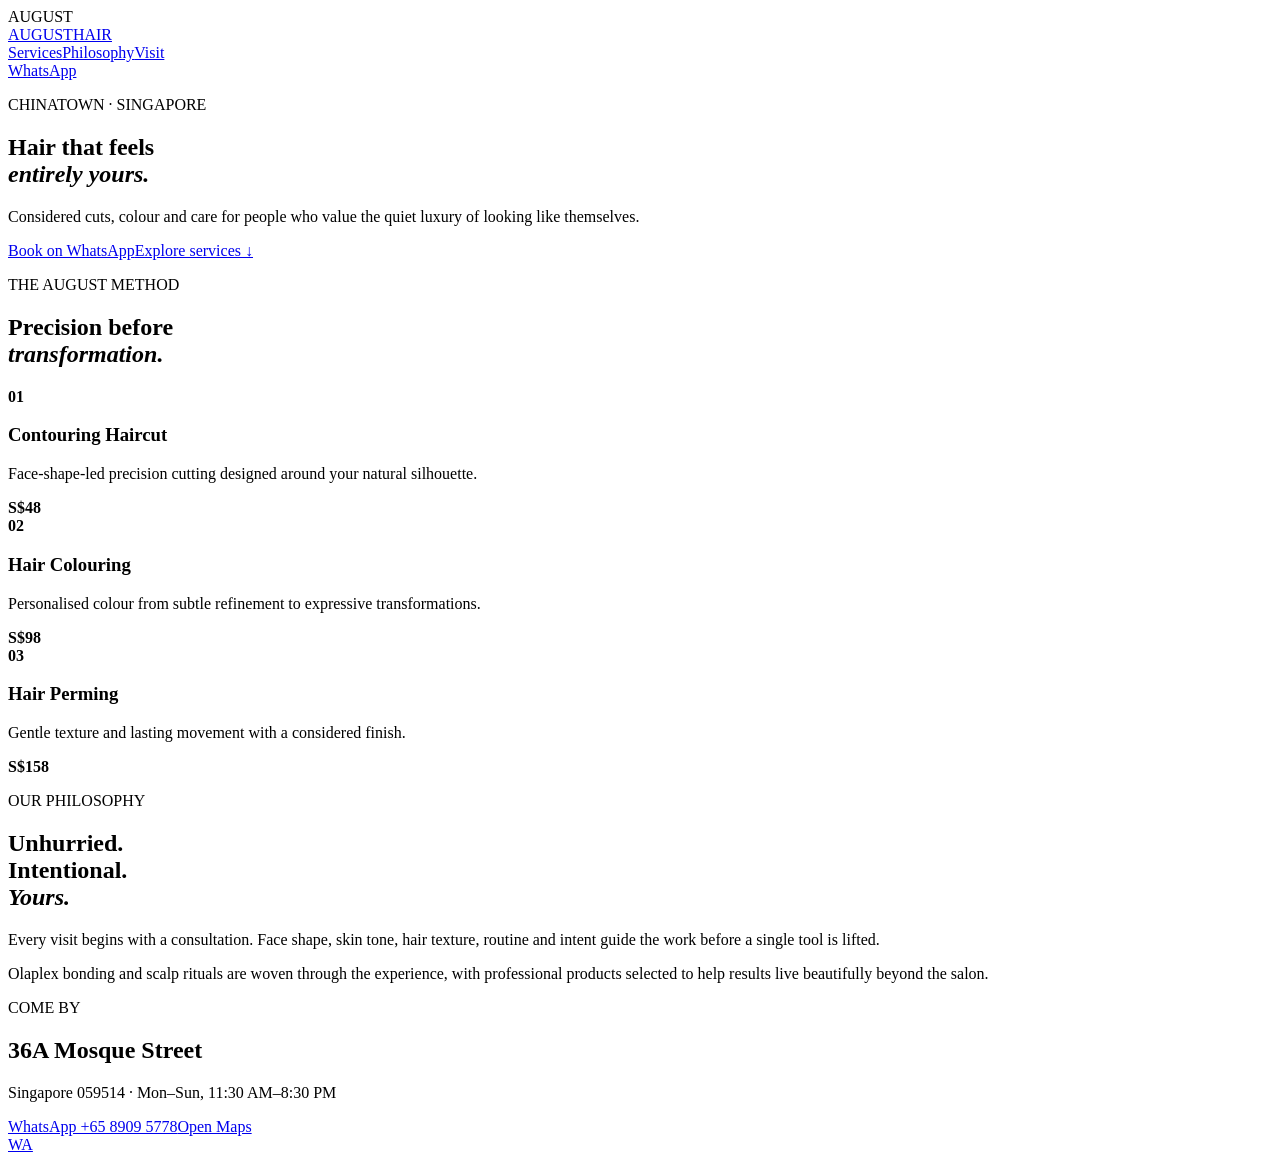
==== index.html @ 73c19c6b "Build Salon 1 website — August Hair Salon" ====
<!doctype html><html lang="en"><head><meta charset="utf-8"><meta name="viewport" content="width=device-width,initial-scale=1"><meta name="description" content="August Hair Salon — considered cuts, colour and care in Singapore."><title>August Hair Salon — Singapore</title><link rel="stylesheet" href="style.css"></head><body><div id="loader"><span>AUGUST</span></div><header><a class="logo" href="#home">AUGUST<span>HAIR</span></a><nav><a href="#services">Services</a><a href="#philosophy">Philosophy</a><a href="#visit">Visit</a></nav><a class="navcta" href="https://wa.me/6589095778">WhatsApp</a></header><main id="home"><section class="hero"><div class="orb"></div><p class="eyebrow">CHINATOWN · SINGAPORE</p><h1>Hair that feels<br><i>entirely yours.</i></h1><p class="lead">Considered cuts, colour and care for people who value the quiet luxury of looking like themselves.</p><div class="actions"><a class="btn" href="https://wa.me/6589095778?text=Hi%20August%20Hair%20Salon%2C%20I%27d%20like%20to%20book%20an%20appointment.">Book on WhatsApp</a><a class="ghost" href="#services">Explore services ↓</a></div></section><section id="services" class="section"><p class="eyebrow">THE AUGUST METHOD</p><h2>Precision before<br><i>transformation.</i></h2><div class="cards"><article><b>01</b><h3>Contouring Haircut</h3><p>Face-shape-led precision cutting designed around your natural silhouette.</p><strong>S$48</strong></article><article><b>02</b><h3>Hair Colouring</h3><p>Personalised colour from subtle refinement to expressive transformations.</p><strong>S$98</strong></article><article><b>03</b><h3>Hair Perming</h3><p>Gentle texture and lasting movement with a considered finish.</p><strong>S$158</strong></article></div></section><section id="philosophy" class="split"><div><p class="eyebrow">OUR PHILOSOPHY</p><h2>Unhurried.<br>Intentional.<br><i>Yours.</i></h2></div><div class="copy"><p>Every visit begins with a consultation. Face shape, skin tone, hair texture, routine and intent guide the work before a single tool is lifted.</p><p>Olaplex bonding and scalp rituals are woven through the experience, with professional products selected to help results live beautifully beyond the salon.</p></div></section><section id="visit" class="visit"><p class="eyebrow">COME BY</p><h2>36A Mosque Street</h2><p>Singapore 059514 · Mon–Sun, 11:30 AM–8:30 PM</p><div class="actions"><a class="btn" href="https://wa.me/6589095778">WhatsApp +65 8909 5778</a><a class="ghost" href="https://www.google.com/maps/search/?api=1&query=36A%20Mosque%20Street%20Singapore%20059514">Open Maps</a></div></section></main><a class="float" href="https://wa.me/6589095778">WA</a><script src="script.js"></script></body></html>
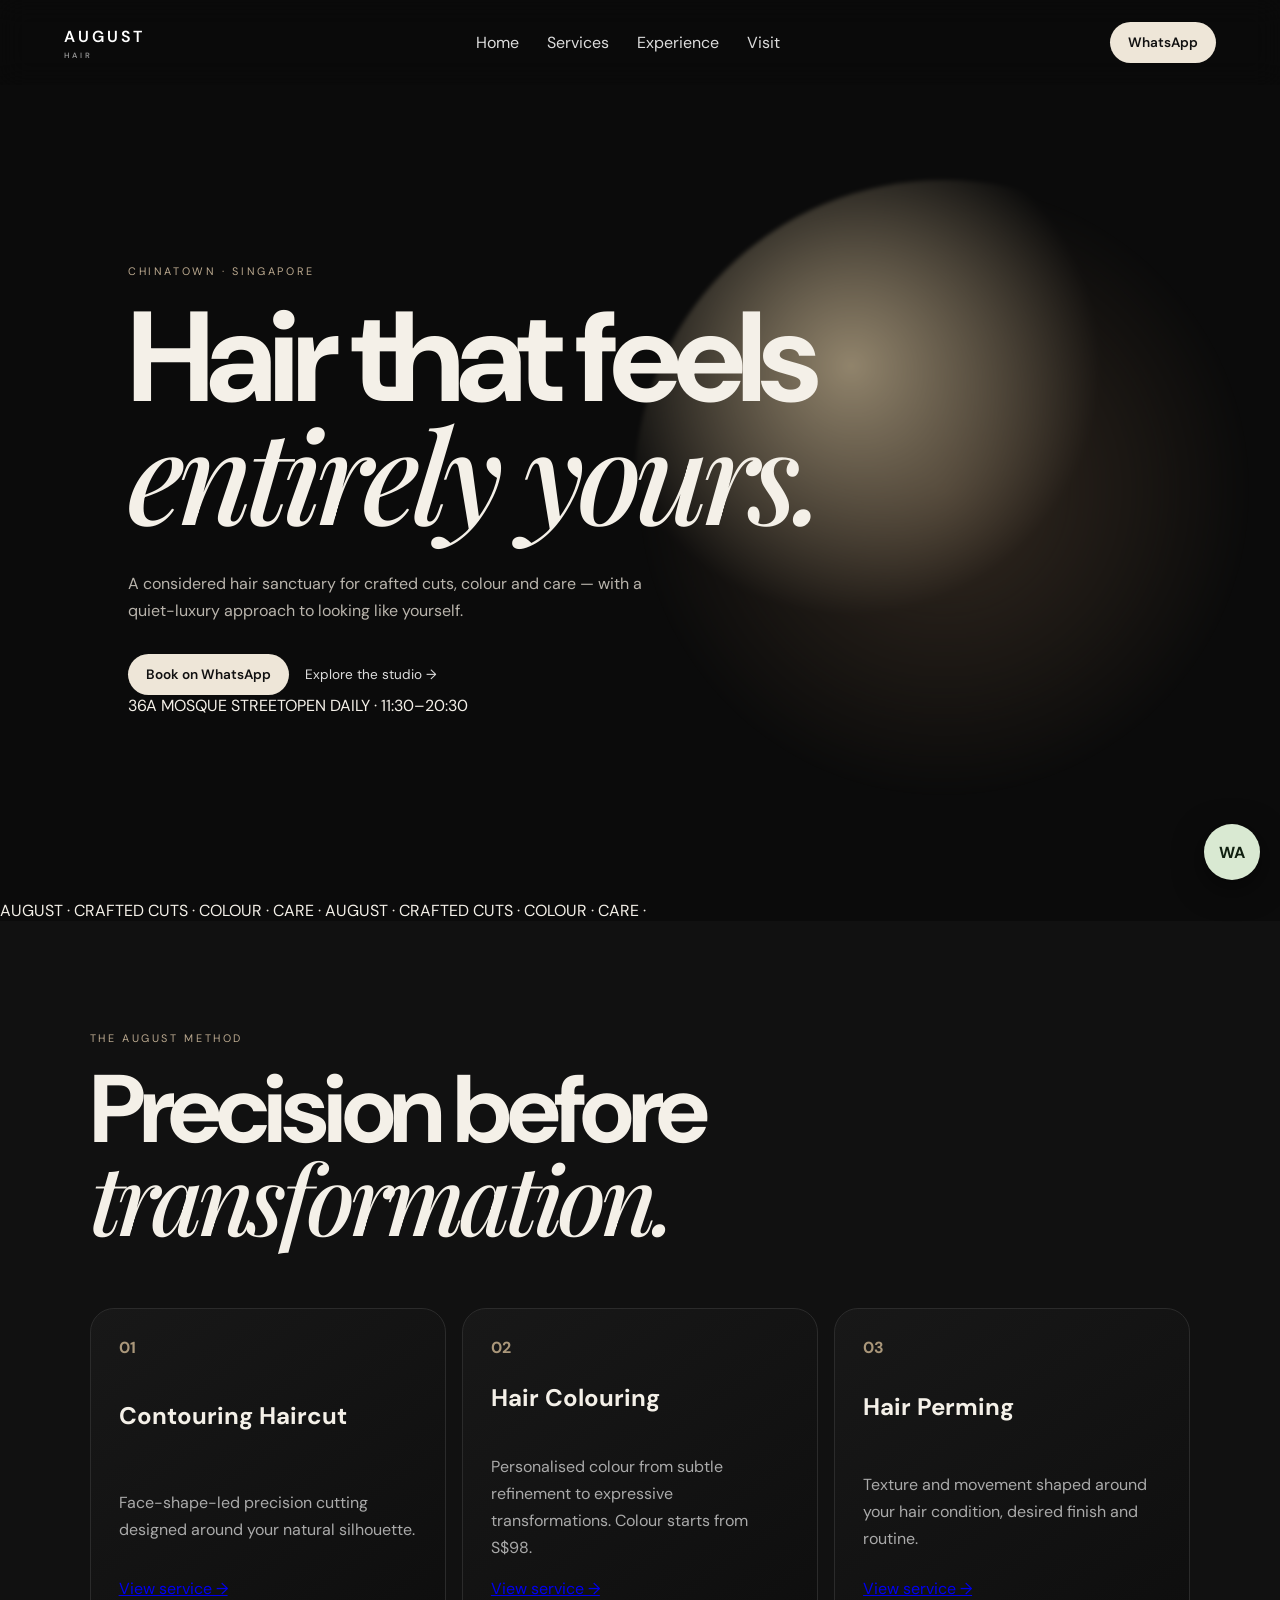
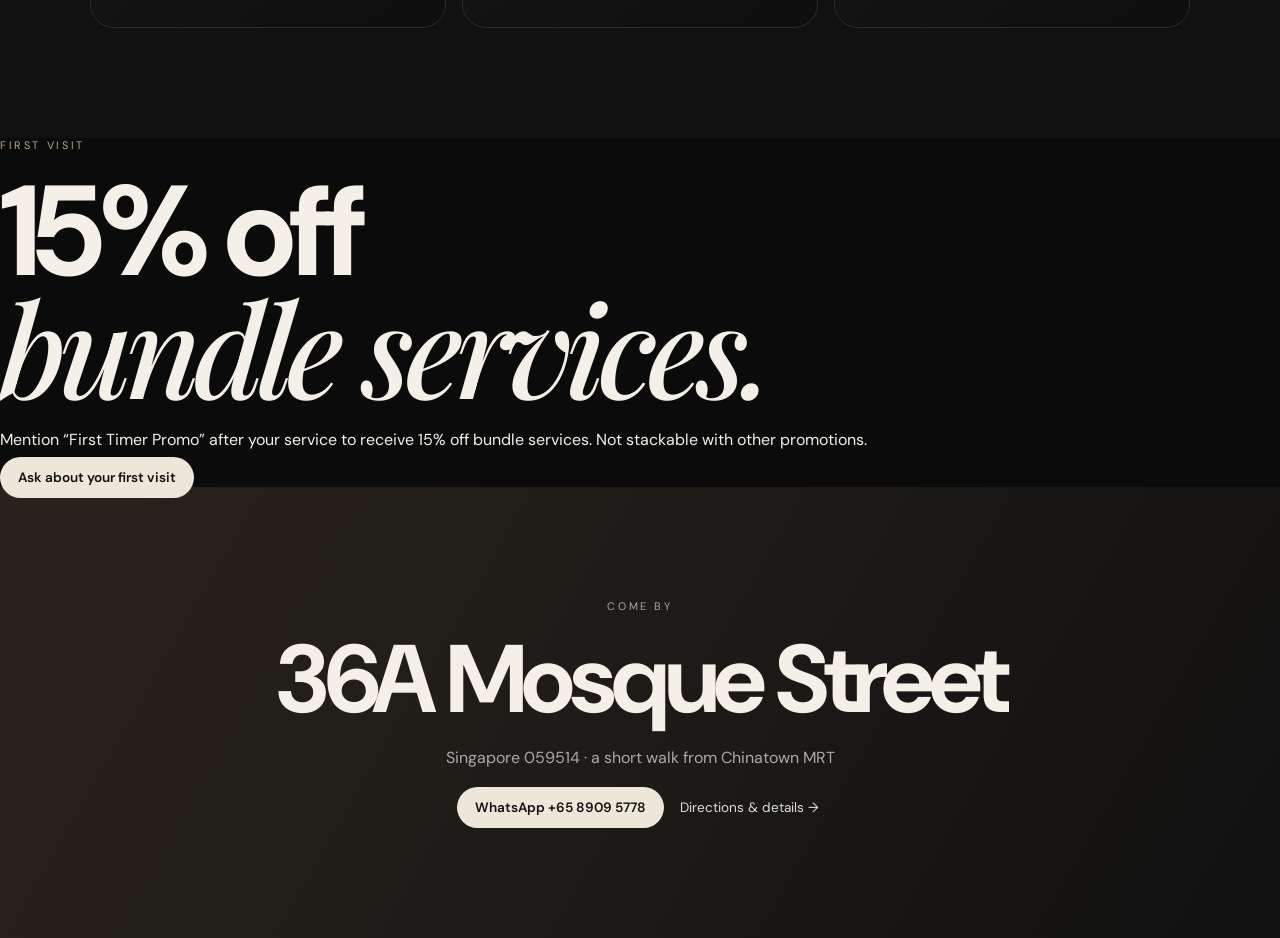
==== commit 25500c26: "Upgrade Salon 1 homepage to multi-page premium experience" ====
--- a/index.html
+++ b/index.html
@@ -1 +1 @@
-<!doctype html><html lang="en"><head><meta charset="utf-8"><meta name="viewport" content="width=device-width,initial-scale=1"><meta name="description" content="August Hair Salon — considered cuts, colour and care in Singapore."><title>August Hair Salon — Singapore</title><link rel="stylesheet" href="style.css"></head><body><div id="loader"><span>AUGUST</span></div><header><a class="logo" href="#home">AUGUST<span>HAIR</span></a><nav><a href="#services">Services</a><a href="#philosophy">Philosophy</a><a href="#visit">Visit</a></nav><a class="navcta" href="https://wa.me/6589095778">WhatsApp</a></header><main id="home"><section class="hero"><div class="orb"></div><p class="eyebrow">CHINATOWN · SINGAPORE</p><h1>Hair that feels<br><i>entirely yours.</i></h1><p class="lead">Considered cuts, colour and care for people who value the quiet luxury of looking like themselves.</p><div class="actions"><a class="btn" href="https://wa.me/6589095778?text=Hi%20August%20Hair%20Salon%2C%20I%27d%20like%20to%20book%20an%20appointment.">Book on WhatsApp</a><a class="ghost" href="#services">Explore services ↓</a></div></section><section id="services" class="section"><p class="eyebrow">THE AUGUST METHOD</p><h2>Precision before<br><i>transformation.</i></h2><div class="cards"><article><b>01</b><h3>Contouring Haircut</h3><p>Face-shape-led precision cutting designed around your natural silhouette.</p><strong>S$48</strong></article><article><b>02</b><h3>Hair Colouring</h3><p>Personalised colour from subtle refinement to expressive transformations.</p><strong>S$98</strong></article><article><b>03</b><h3>Hair Perming</h3><p>Gentle texture and lasting movement with a considered finish.</p><strong>S$158</strong></article></div></section><section id="philosophy" class="split"><div><p class="eyebrow">OUR PHILOSOPHY</p><h2>Unhurried.<br>Intentional.<br><i>Yours.</i></h2></div><div class="copy"><p>Every visit begins with a consultation. Face shape, skin tone, hair texture, routine and intent guide the work before a single tool is lifted.</p><p>Olaplex bonding and scalp rituals are woven through the experience, with professional products selected to help results live beautifully beyond the salon.</p></div></section><section id="visit" class="visit"><p class="eyebrow">COME BY</p><h2>36A Mosque Street</h2><p>Singapore 059514 · Mon–Sun, 11:30 AM–8:30 PM</p><div class="actions"><a class="btn" href="https://wa.me/6589095778">WhatsApp +65 8909 5778</a><a class="ghost" href="https://www.google.com/maps/search/?api=1&query=36A%20Mosque%20Street%20Singapore%20059514">Open Maps</a></div></section></main><a class="float" href="https://wa.me/6589095778">WA</a><script src="script.js"></script></body></html>+<!doctype html><html lang="en"><head><meta charset="utf-8"><meta name="viewport" content="width=device-width,initial-scale=1"><meta name="description" content="August Hair Salon — considered cuts, colour and care in Singapore."><title>August Hair Salon — Singapore</title><link rel="stylesheet" href="style.css"><link rel="stylesheet" href="site.css"></head><body><div id="loader"><span>AUGUST</span></div><header><a class="logo" href="index.html">AUGUST<span>HAIR</span></a><nav><a href="index.html">Home</a><a href="services.html">Services</a><a href="experience.html">Experience</a><a href="contact.html">Visit</a></nav><a class="navcta" href="https://wa.me/6589095778">WhatsApp</a></header><main><section class="hero"><div class="orb"></div><p class="eyebrow">CHINATOWN · SINGAPORE</p><h1>Hair that feels<br><i>entirely yours.</i></h1><p class="lead">A considered hair sanctuary for crafted cuts, colour and care — with a quiet-luxury approach to looking like yourself.</p><div class="actions"><a class="btn magnetic" href="https://wa.me/6589095778?text=Hi%20August%20Hair%20Salon%2C%20I%27d%20like%20to%20book%20an%20appointment.">Book on WhatsApp</a><a class="ghost" href="services.html">Explore the studio →</a></div><div class="hero-meta"><span>36A MOSQUE STREET</span><span>OPEN DAILY · 11:30–20:30</span></div></section><section class="marquee"><div>AUGUST · CRAFTED CUTS · COLOUR · CARE · AUGUST · CRAFTED CUTS · COLOUR · CARE ·</div></section><section class="section reveal"><p class="eyebrow">THE AUGUST METHOD</p><h2>Precision before<br><i>transformation.</i></h2><div class="cards"><article class="tilt"><b>01</b><h3>Contouring Haircut</h3><p>Face-shape-led precision cutting designed around your natural silhouette.</p><a href="services.html#cuts">View service →</a></article><article class="tilt"><b>02</b><h3>Hair Colouring</h3><p>Personalised colour from subtle refinement to expressive transformations. Colour starts from S$98.</p><a href="services.html#colour">View service →</a></article><article class="tilt"><b>03</b><h3>Hair Perming</h3><p>Texture and movement shaped around your hair condition, desired finish and routine.</p><a href="services.html#perms">View service →</a></article></div></section><section class="feature reveal"><div><p class="eyebrow">FIRST VISIT</p><h2>15% off<br><i>bundle services.</i></h2></div><div><p>Mention “First Timer Promo” after your service to receive 15% off bundle services. Not stackable with other promotions.</p><a class="btn" href="https://wa.me/6589095778?text=Hi%20August%2C%20I%27m%20a%20first%20timer%20and%20want%20to%20book.">Ask about your first visit</a></div></section><section class="visit reveal"><p class="eyebrow">COME BY</p><h2>36A Mosque Street</h2><p>Singapore 059514 · a short walk from Chinatown MRT</p><div class="actions"><a class="btn" href="https://wa.me/6589095778">WhatsApp +65 8909 5778</a><a class="ghost" href="contact.html">Directions & details →</a></div></section></main><a class="float" href="https://wa.me/6589095778">WA</a><script src="script.js"></script><script src="site.js"></script></body></html>
--- a/style.css
+++ b/style.css
@@ -0,0 +1 @@
+@import url('https://fonts.googleapis.com/css2?family=DM+Sans:wght@400;500;600&family=Playfair+Display:ital,wght@0,500;1,500&display=swap');*{box-sizing:border-box}html{scroll-behavior:smooth}body{margin:0;background:#0b0b0b;color:#f4f0e8;font-family:'DM Sans',sans-serif;overflow-x:hidden}header{position:fixed;z-index:5;top:0;width:100%;display:flex;align-items:center;justify-content:space-between;padding:22px 5vw;backdrop-filter:blur(14px);background:#0b0b0bb8}.logo{color:#fff;text-decoration:none;font-weight:600;letter-spacing:.18em}.logo span{display:block;font-size:.48rem;opacity:.55;margin-top:3px}nav{display:none;gap:28px}nav a,.ghost{color:#ddd;text-decoration:none}.navcta,.btn{background:#eee6d8;color:#111;padding:12px 18px;border-radius:999px;text-decoration:none;font-weight:600;font-size:.85rem}.hero{min-height:100svh;padding:150px 7vw 70px;display:flex;flex-direction:column;justify-content:center;position:relative}.orb{position:absolute;width:60vw;height:60vw;max-width:620px;max-height:620px;border-radius:50%;right:-20%;top:20%;background:radial-gradient(circle at 35% 30%,#d9c5a0,transparent 42%),radial-gradient(circle,#493a2c,transparent 70%);filter:blur(2px);opacity:.65;animation:float 8s ease-in-out infinite}.eyebrow{font-size:.68rem;letter-spacing:.24em;color:#bba98f;margin:0 0 22px}.hero h1,h2{font-size:clamp(3rem,11vw,8rem);line-height:.9;margin:0;letter-spacing:-.055em;position:relative;z-index:1}.hero h1 i,h2 i{font-family:'Playfair Display',serif;font-weight:500}.lead{max-width:540px;color:#b9b4ac;line-height:1.7;margin:30px 0;position:relative;z-index:1}.actions{display:flex;gap:12px;align-items:center;flex-wrap:wrap;position:relative;z-index:1}.ghost{padding:12px 4px;font-size:.85rem}.section,.split,.visit{padding:110px 7vw}.section{background:#111}.section h2{font-size:clamp(2.7rem,8vw,6rem);margin-bottom:60px}.cards{display:grid;gap:16px}.cards article{min-height:280px;border:1px solid #2b2b2b;border-radius:24px;padding:28px;display:flex;flex-direction:column;justify-content:space-between;background:linear-gradient(145deg,#181818,#0e0e0e);transition:.5s}.cards article:hover{transform:translateY(-8px);border-color:#74624a}.cards b{color:#aa977a}.cards h3{font-size:1.5rem}.cards p,.copy p,.visit p{color:#aaa;line-height:1.7}.cards strong{font-size:1.2rem}.split{display:grid;gap:50px}.copy{max-width:560px}.copy p{font-size:1.15rem}.visit{text-align:center;background:linear-gradient(120deg,#29231d,#111)}.visit h2{font-size:clamp(2.8rem,9vw,6rem);margin-bottom:20px}.visit .actions{justify-content:center}.float{position:fixed;z-index:6;right:20px;bottom:20px;width:56px;height:56px;border-radius:50%;display:grid;place-items:center;background:#d9e9d2;color:#102010;text-decoration:none;font-weight:700;box-shadow:0 8px 30px #0008}#loader{position:fixed;inset:0;background:#0b0b0b;z-index:20;display:grid;place-items:center;transition:opacity .8s}#loader span{letter-spacing:.35em;font-size:1.2rem}@keyframes float{50%{transform:translate3d(-20px,20px,0) scale(1.04)}}@media(min-width:800px){nav{display:flex}.cards{grid-template-columns:repeat(3,1fr)}.split{grid-template-columns:1fr 1fr;align-items:center}.hero{padding-left:10vw}.orb{right:2%}}
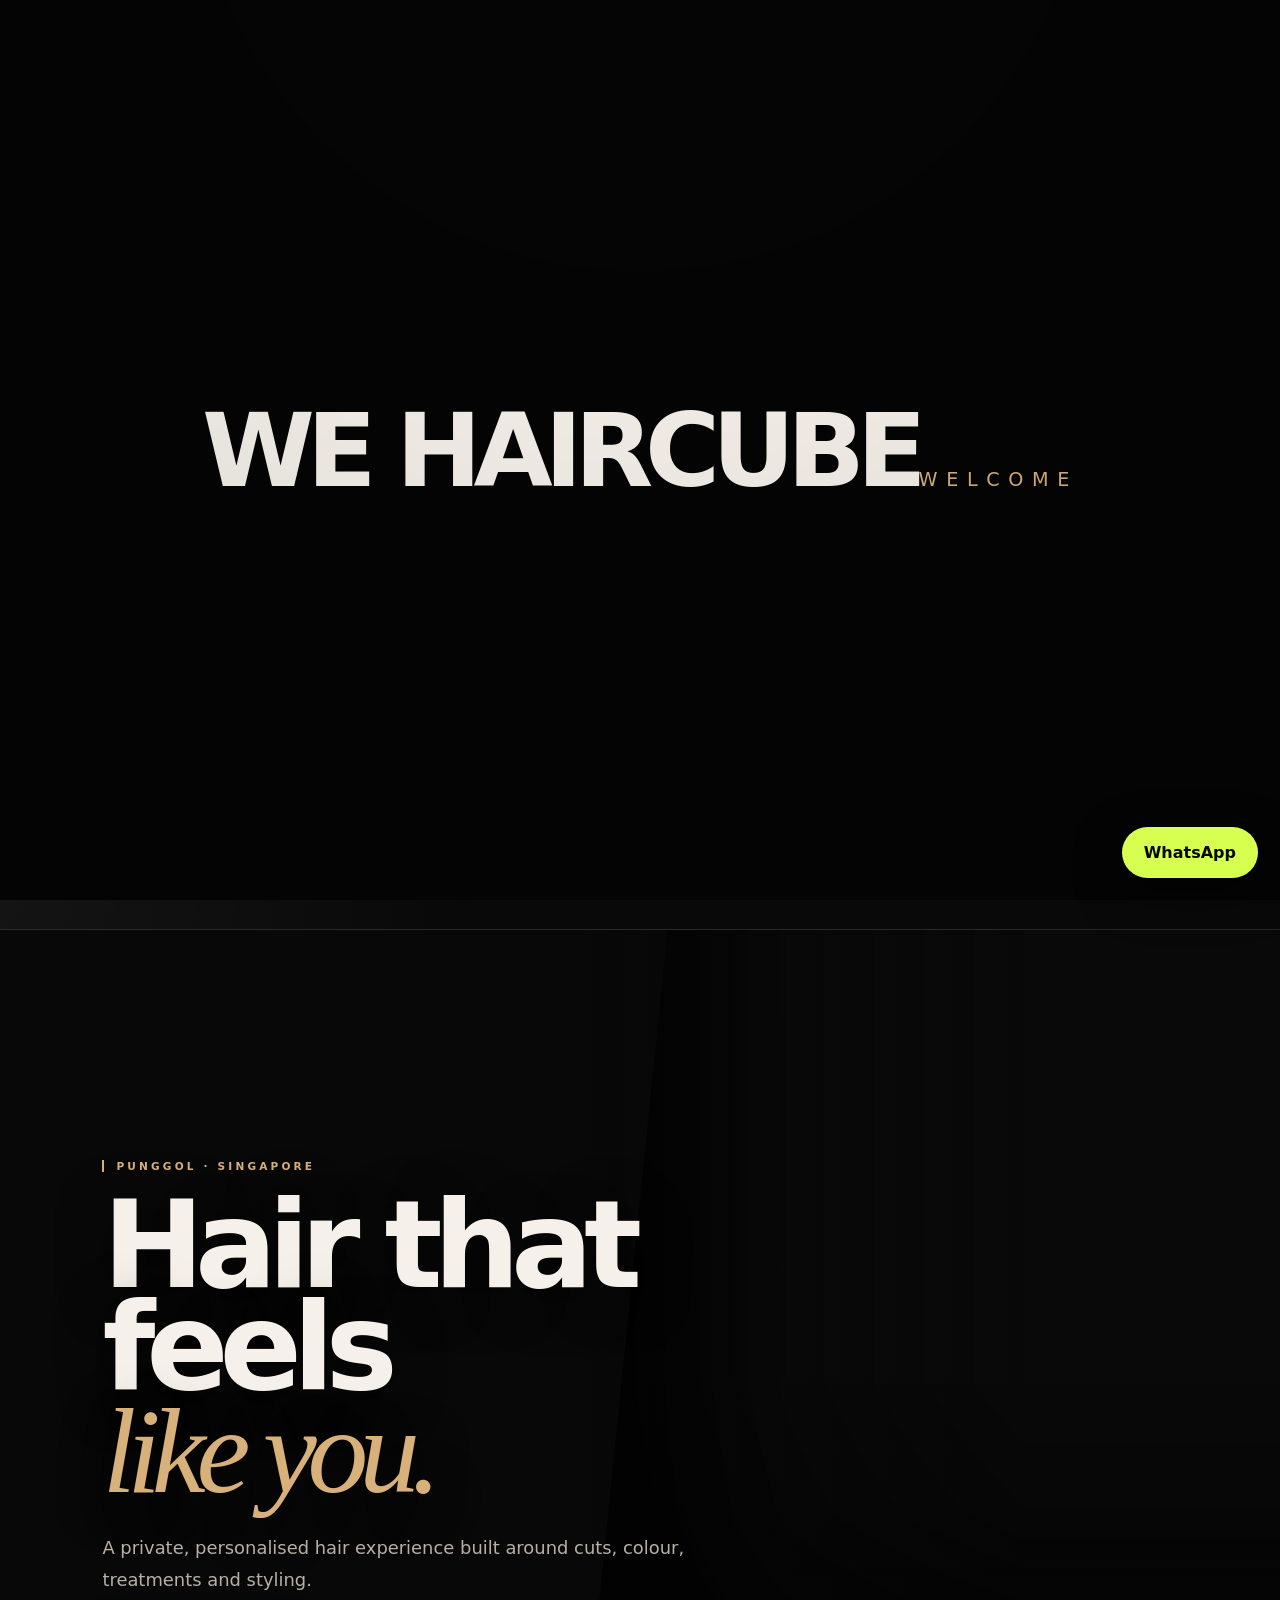
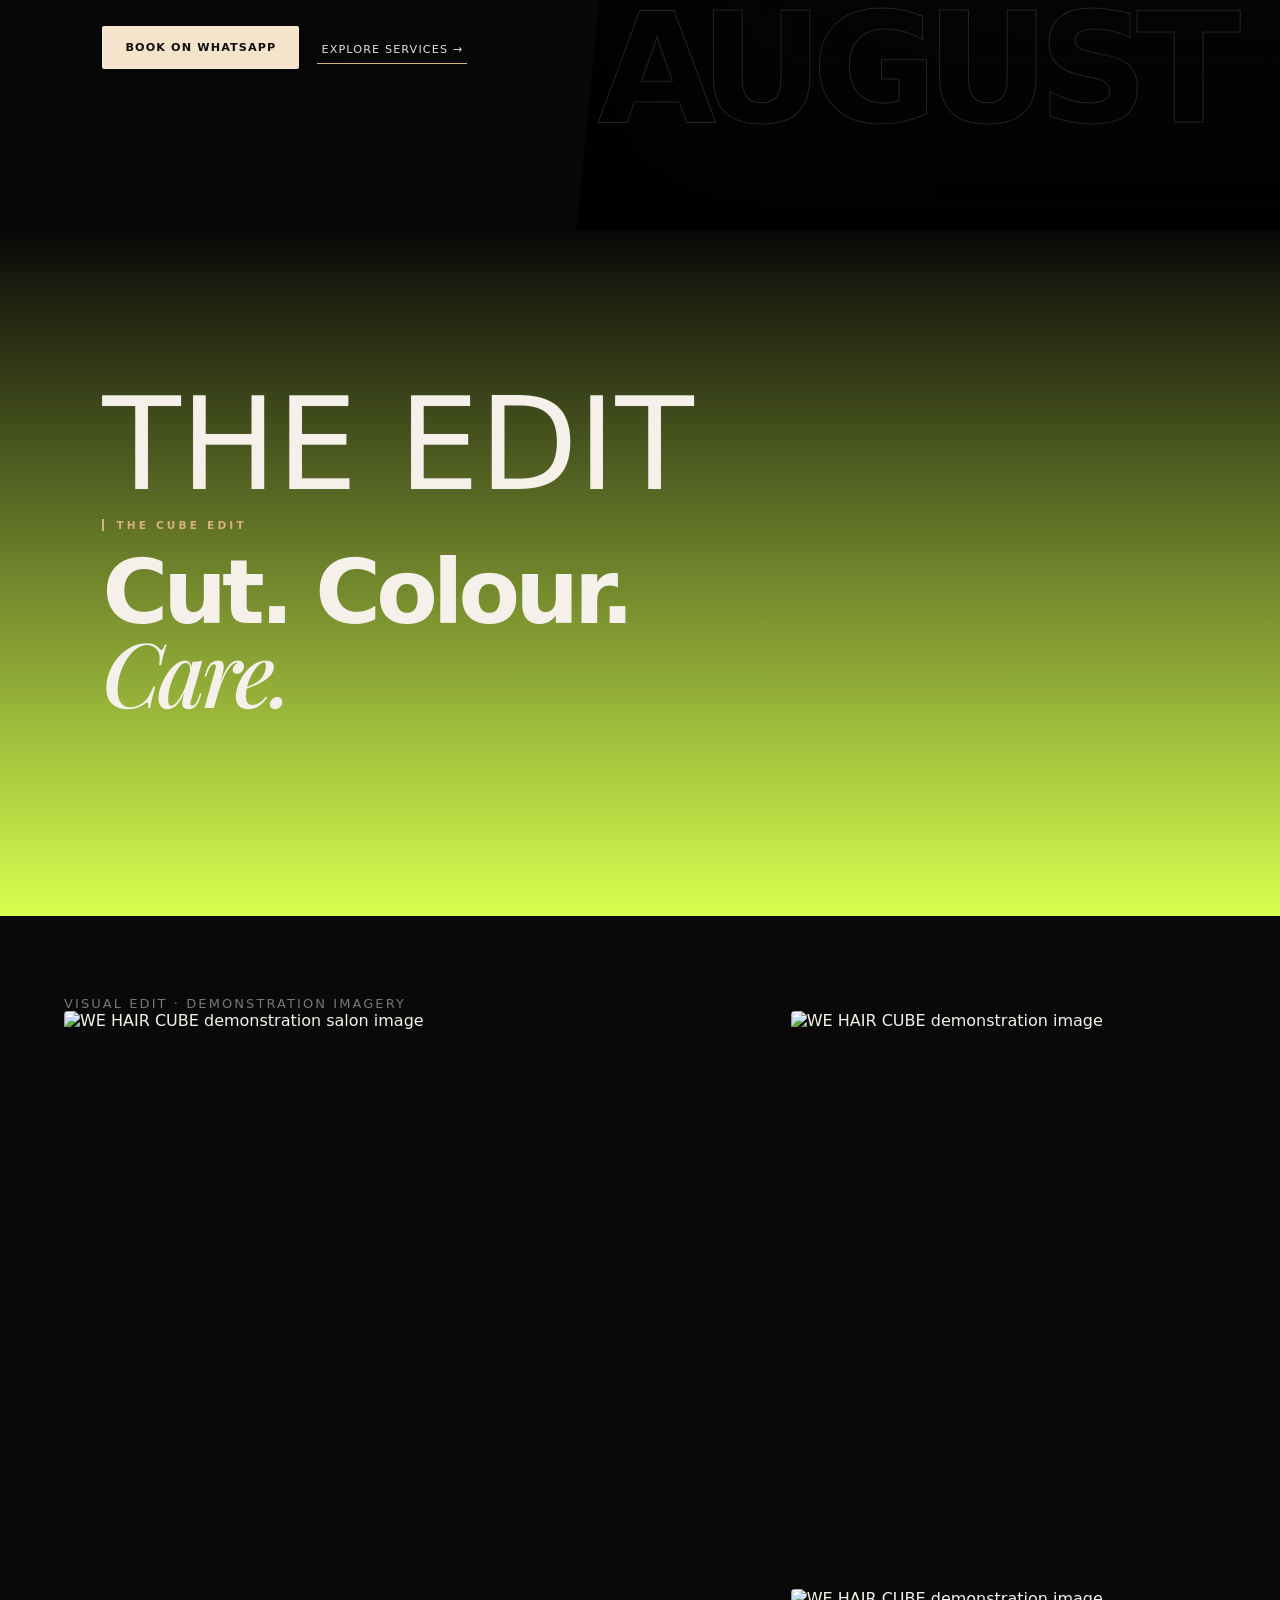
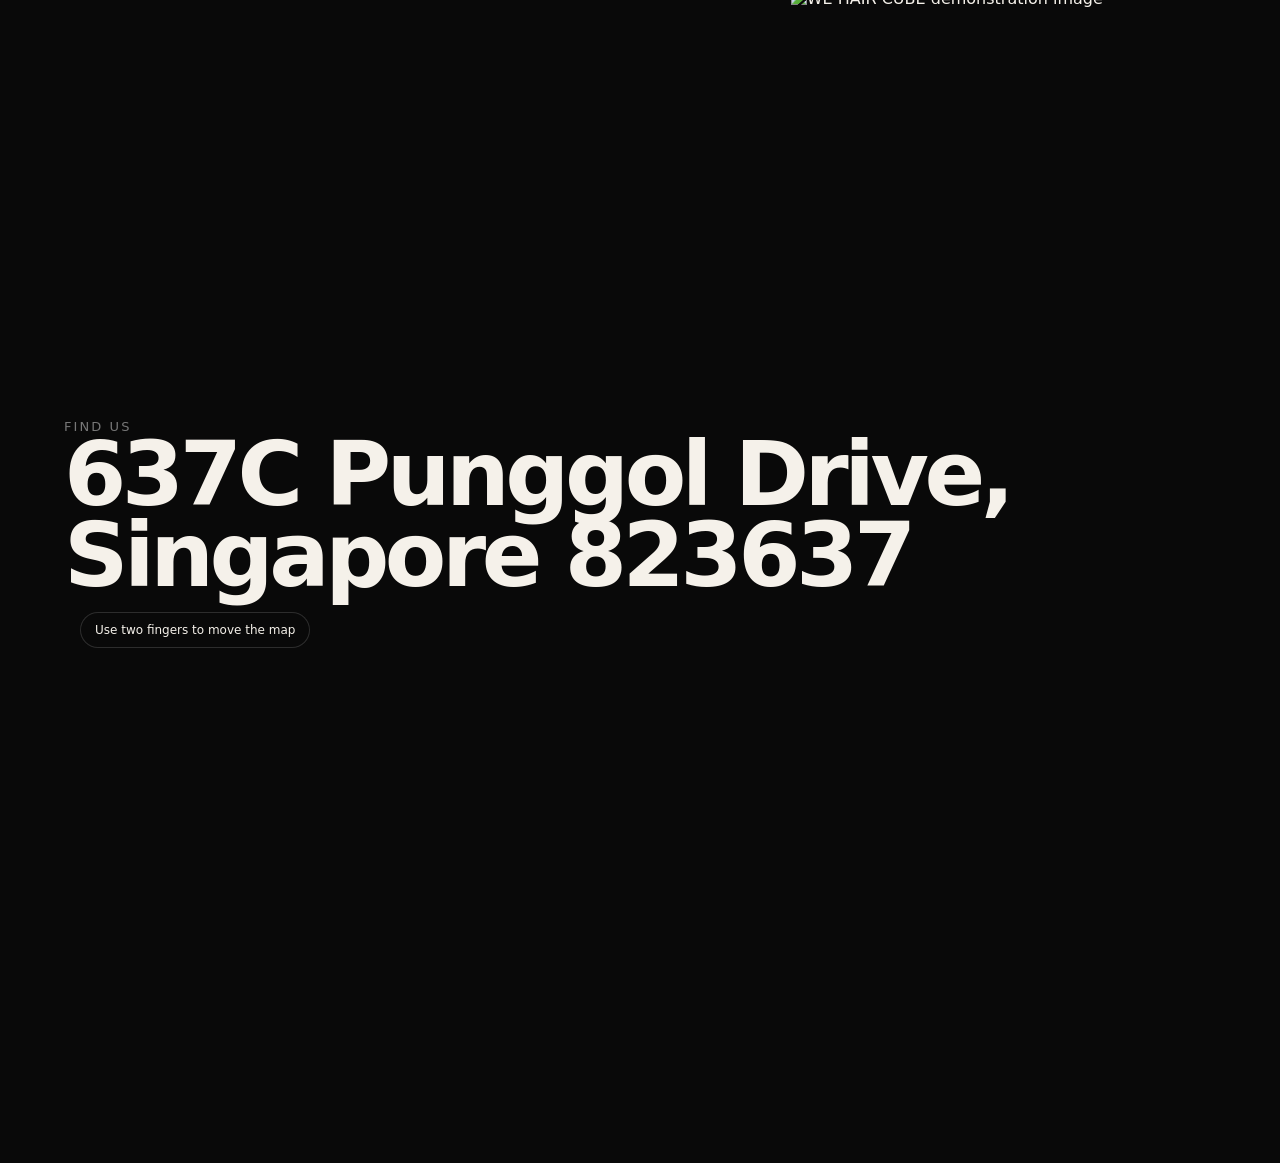
==== commit a7fed3b4: "Replace Salon 1 demo with We Hair Cube pitch build" ====
--- a/index.html
+++ b/index.html
@@ -1 +1 @@
-<!doctype html><html lang="en"><head><meta charset="utf-8"><meta name="viewport" content="width=device-width,initial-scale=1"><meta name="description" content="August Hair Salon — considered cuts, colour and care in Singapore."><title>August Hair Salon — Singapore</title><link rel="stylesheet" href="style.css"><link rel="stylesheet" href="site.css"></head><body><div id="loader"><span>AUGUST</span></div><header><a class="logo" href="index.html">AUGUST<span>HAIR</span></a><nav><a href="index.html">Home</a><a href="services.html">Services</a><a href="experience.html">Experience</a><a href="contact.html">Visit</a></nav><a class="navcta" href="https://wa.me/6589095778">WhatsApp</a></header><main><section class="hero"><div class="orb"></div><p class="eyebrow">CHINATOWN · SINGAPORE</p><h1>Hair that feels<br><i>entirely yours.</i></h1><p class="lead">A considered hair sanctuary for crafted cuts, colour and care — with a quiet-luxury approach to looking like yourself.</p><div class="actions"><a class="btn magnetic" href="https://wa.me/6589095778?text=Hi%20August%20Hair%20Salon%2C%20I%27d%20like%20to%20book%20an%20appointment.">Book on WhatsApp</a><a class="ghost" href="services.html">Explore the studio →</a></div><div class="hero-meta"><span>36A MOSQUE STREET</span><span>OPEN DAILY · 11:30–20:30</span></div></section><section class="marquee"><div>AUGUST · CRAFTED CUTS · COLOUR · CARE · AUGUST · CRAFTED CUTS · COLOUR · CARE ·</div></section><section class="section reveal"><p class="eyebrow">THE AUGUST METHOD</p><h2>Precision before<br><i>transformation.</i></h2><div class="cards"><article class="tilt"><b>01</b><h3>Contouring Haircut</h3><p>Face-shape-led precision cutting designed around your natural silhouette.</p><a href="services.html#cuts">View service →</a></article><article class="tilt"><b>02</b><h3>Hair Colouring</h3><p>Personalised colour from subtle refinement to expressive transformations. Colour starts from S$98.</p><a href="services.html#colour">View service →</a></article><article class="tilt"><b>03</b><h3>Hair Perming</h3><p>Texture and movement shaped around your hair condition, desired finish and routine.</p><a href="services.html#perms">View service →</a></article></div></section><section class="feature reveal"><div><p class="eyebrow">FIRST VISIT</p><h2>15% off<br><i>bundle services.</i></h2></div><div><p>Mention “First Timer Promo” after your service to receive 15% off bundle services. Not stackable with other promotions.</p><a class="btn" href="https://wa.me/6589095778?text=Hi%20August%2C%20I%27m%20a%20first%20timer%20and%20want%20to%20book.">Ask about your first visit</a></div></section><section class="visit reveal"><p class="eyebrow">COME BY</p><h2>36A Mosque Street</h2><p>Singapore 059514 · a short walk from Chinatown MRT</p><div class="actions"><a class="btn" href="https://wa.me/6589095778">WhatsApp +65 8909 5778</a><a class="ghost" href="contact.html">Directions & details →</a></div></section></main><a class="float" href="https://wa.me/6589095778">WA</a><script src="script.js"></script><script src="site.js"></script></body></html>+<!doctype html><html lang="en"><head><meta charset="utf-8"><meta name="viewport" content="width=device-width,initial-scale=1"><meta name="description" content="WE Hair Cube — premium demo website."><title>WE Hair Cube — Singapore</title><link rel="stylesheet" href="style.css"><link rel="stylesheet" href="site.css"></head><body><div id="loader"><span>WE HAIR CUBE</span></div><header><a class="logo" href="index.html">WE HAIR<span>CUBE</span></a><nav><a href="index.html">Home</a><a href="services.html">Services</a><a href="experience.html">Experience</a><a href="contact.html">Visit</a></nav><a class="navcta" href="https://wa.me/6583897277">WhatsApp</a></header><main><section class="hero"><div class="orb"></div><p class="eyebrow">PUNGGOL · SINGAPORE</p><h1>Hair that feels<br><i>like you.</i></h1><p class="lead">A private, personalised hair experience built around cuts, colour, treatments and styling.</p><div class="actions"><a class="btn magnetic" href="https://wa.me/6583897277?text=Hi%20We%20Hair%20Cube%2C%20I%20would%20like%20to%20enquire%20about%20an%20appointment.">Book on WhatsApp</a><a class="ghost" href="services.html">Explore services →</a></div></section><section class="section"><p class="eyebrow">THE CUBE EDIT</p><h2>Cut. Colour.<br><i>Care.</i></h2></section></main><a class="float" href="https://wa.me/6583897277">WA</a><script src="script.js"></script><script src="site.js"></script><script src="pitch-v5.js"></script></body></html>
--- a/site.css
+++ b/site.css
@@ -0,0 +1 @@
+:root{--a:#d8b07a;--s:#f4e4cc;--bg:#080808;--p:#15110d;--ink:#fffaf3;--muted:#b8afa5;--line:#d8b07a44;--hero:url('https://images.unsplash.com/photo-1522337360788-8b13dee7a37e?auto=format&fit=crop&w=1600&q=90')}*{box-sizing:border-box}html{scroll-behavior:smooth}body{margin:0;background:var(--bg)!important;color:var(--ink)!important;font-family:Inter,system-ui,sans-serif}body:after{content:"";position:fixed;inset:0;pointer-events:none;z-index:999;background:radial-gradient(circle at 50% -20%,transparent 35%,#0008 100%);opacity:.25}header{z-index:100!important;height:76px!important;padding:0 5vw!important;background:#08080855!important;border-bottom:1px solid #fff1!important;backdrop-filter:blur(24px) saturate(140%);transition:.4s!important}header.scrolled{height:64px!important;background:#080808e8!important;box-shadow:0 20px 60px #0009}.logo{font-size:.95rem!important;letter-spacing:.28em!important}.logo:after{width:8px!important;height:8px!important;background:var(--a)!important;box-shadow:0 0 24px var(--a)!important}nav{gap:32px!important}nav a{font-size:.74rem!important;letter-spacing:.12em;text-transform:uppercase;opacity:.75;transition:.3s}nav a:hover{opacity:1;color:var(--a)!important}.navcta,.btn{border:1px solid #fff3!important;background:var(--s)!important;color:#111!important;padding:14px 22px!important;border-radius:2px!important;box-shadow:0 12px 40px #0006!important;text-transform:uppercase;letter-spacing:.1em;font-size:.7rem!important}.hero{min-height:100svh!important;padding:150px 6vw 80px 8vw!important;display:flex!important;flex-direction:column;justify-content:center;align-items:flex-start;position:relative;overflow:hidden;isolation:isolate;background:linear-gradient(90deg,var(--bg) 0%,var(--bg) 45%,transparent 80%),linear-gradient(180deg,#0000 65%,var(--bg) 100%)}.hero:before{content:"";position:absolute;z-index:-2;right:0;top:0;width:55%;height:100%;background:linear-gradient(90deg,var(--bg),#0000 30%),linear-gradient(#0000 50%,var(--bg)),var(--hero);background-size:cover;background-position:center;filter:saturate(.72) contrast(1.08);opacity:.8;clip-path:polygon(13% 0,100% 0,100% 100%,0 100%);animation:heroZoom 14s ease-in-out infinite alternate}.hero:after{content:"AUGUST";position:absolute;right:4vw;bottom:8vh;font-size:clamp(4rem,12vw,12rem);font-weight:900;letter-spacing:-.08em;color:#fff0;-webkit-text-stroke:1px #fff2;z-index:-1}.orb{display:none!important}.eyebrow{color:var(--a)!important;font-size:.66rem!important;font-weight:800!important;letter-spacing:.3em!important;text-transform:uppercase;border-left:2px solid var(--a);padding-left:12px}.hero h1{font-size:clamp(4.2rem,9.5vw,9.8rem)!important;line-height:.84!important;letter-spacing:-.075em!important;max-width:850px!important;text-shadow:0 10px 50px #0008}.hero h1 i,.page-hero h1 i{color:var(--a)!important;font-family:Georgia,serif}.lead{font-size:clamp(1rem,1.4vw,1.2rem)!important;line-height:1.8!important;color:var(--muted)!important;max-width:590px!important}.actions{gap:18px!important}.ghost{border-bottom:1px solid var(--a);padding-bottom:7px!important;text-transform:uppercase;letter-spacing:.1em;font-size:.7rem!important}.hero-meta{display:flex!important;gap:28px!important;margin-top:55px!important;border-top:1px solid var(--line);padding-top:18px!important;color:#aaa;font-size:.63rem;letter-spacing:.14em}.marquee{height:76px!important;display:flex!important;align-items:center;background:var(--a)!important;color:#111!important;border:0!important;overflow:hidden;transform:skewY(-1deg);margin:0!important}.marquee div{color:#111!important;font-size:1rem!important;letter-spacing:.18em!important;white-space:nowrap;animation:marquee 18s linear infinite}.section,.feature,.visit{padding:140px 8vw!important}.section{background:linear-gradient(180deg,var(--bg),var(--p))!important}.section:before{content:"THE EDIT"!important;font-size:10vw!important;top:70px!important;right:7vw!important;-webkit-text-stroke:1px #fff1!important}.section h2{font-size:clamp(3.5rem,7vw,7rem)!important;max-width:800px!important;line-height:.88!important}.cards{display:grid!important;grid-template-columns:repeat(3,1fr)!important;gap:16px!important}.cards article{min-height:520px!important;border-radius:0!important;border:1px solid #fff2!important;background:var(--p)!important;position:relative;overflow:hidden;padding:32px!important;box-shadow:none!important}.cards article:before{opacity:.58!important;filter:saturate(.75)!important}.cards article:after{background:linear-gradient(180deg,#0000 10%,#080604f2 82%)!important}.cards article:hover{transform:translateY(-14px) scale(1.015)!important;border-color:var(--a)!important}.cards article:nth-child(1):before{background-image:url('https://images.unsplash.com/photo-1522337360788-8b13dee7a37e?auto=format&fit=crop&w=1000&q=90')!important}.cards article:nth-child(2):before{background-image:url('https://images.unsplash.com/photo-1560066984-138dadb4c035?auto=format&fit=crop&w=1000&q=90')!important}.cards article:nth-child(3):before{background-image:url('https://images.unsplash.com/photo-1521590832167-7bcbfaa6381f?auto=format&fit=crop&w=1000&q=90')!important}.cards h3{font-size:2rem!important;letter-spacing:-.04em}.cards a{color:var(--a)!important}.feature{display:grid!important;grid-template-columns:1fr 1fr!important;gap:8vw!important;align-items:center;min-height:560px;background:var(--p)!important;border-block:1px solid var(--line)}.feature h2{font-size:clamp(4rem,8vw,9rem)!important}.feature:before{right:-5vw!important;top:-20vw!important;width:55vw!important;height:55vw!important;border:1px solid var(--a)!important;box-shadow:0 0 100px var(--a)22}.visit{text-align:left!important;min-height:600px;background:radial-gradient(circle at 75% 40%,var(--a)22%,transparent 20%),linear-gradient(135deg,var(--p),var(--bg))!important}.visit h2{font-size:clamp(4rem,9vw,9rem)!important;max-width:900px}.page{padding:170px 8vw 120px!important}.page-hero{min-height:55vh;display:flex;flex-direction:column;justify-content:center}.page-hero h1{font-size:clamp(4rem,10vw,10rem)!important;line-height:.84!important}.page-hero:after{width:240px!important;height:240px!important;border:1px solid var(--a)!important;opacity:.35;animation:spin 25s linear infinite}.service-list{max-width:1250px!important}.service-row{display:grid!important;grid-template-columns:70px 1fr 160px!important;align-items:center;min-height:180px!important;padding:35px 0!important;border-bottom:1px solid var(--line)!important}.service-row h2{font-size:clamp(2.2rem,4.5vw,5rem)!important;line-height:.9!important}.service-row span,.service-row strong{color:var(--a)!important}.contact-grid{display:grid!important;grid-template-columns:repeat(2,1fr)!important;gap:14px!important}.contact-card{min-height:280px!important;padding:40px!important;border:1px solid #fff2!important;border-radius:0!important;background:linear-gradient(135deg,var(--p),#080808)!important}.contact-card:before{content:"";position:absolute;right:-50px;bottom:-50px;width:150px;height:150px;border:1px solid var(--line);border-radius:50%}.map-block{margin-top:70px!important}.map-block iframe{width:100%!important;height:520px!important;border:1px solid var(--line)!important;filter:grayscale(.75) contrast(1.15)!important}.page-nav{display:flex!important;gap:12px!important;margin-top:60px!important}.page-nav a{border:1px solid var(--line)!important;padding:15px 22px!important}.float{width:64px!important;height:64px!important;right:24px!important;bottom:24px!important;background:var(--a)!important;color:#111!important;border-radius:50%!important;font-size:.7rem;box-shadow:0 0 0 8px #0008,0 15px 50px var(--a)55!important;z-index:120!important}.float:hover{transform:scale(1.12)!important}#loader{background:#050505!important;z-index:300!important}#loader:before{width:48vw!important;height:48vw!important;border:1px solid var(--a)!important;box-shadow:0 0 100px var(--a)22!important}#loader .loader-mark strong{font-size:clamp(3rem,8vw,8rem)!important;letter-spacing:-.08em!important}#loader .loader-mark span{letter-spacing:.45em!important;color:var(--a)!important}.reveal{opacity:0;transform:translateY(70px)!important;transition:1s cubic-bezier(.16,1,.3,1)!important}.reveal.visible{opacity:1;transform:none!important}#scroll-progress{height:3px!important;background:var(--a)!important;box-shadow:0 0 20px var(--a)!important}@keyframes heroZoom{to{transform:scale(1.06)}}@keyframes marquee{to{transform:translateX(-50%)}}@keyframes spin{to{transform:rotate(360deg)}}@media(max-width:799px){header{height:68px!important;padding:0 18px!important}.hero{padding:125px 7vw 70px!important;background:linear-gradient(180deg,#080808cc,#080808 62%,#080808)!important}.hero:before{top:0;right:0;width:100%;height:58%;clip-path:none;opacity:.38;background:linear-gradient(#0000 45%,var(--bg)),var(--hero);background-size:cover;background-position:center}.hero:after{content:"AUGUST";right:5vw;bottom:8vh;font-size:22vw}.hero h1{font-size:clamp(3.5rem,17vw,6.5rem)!important;max-width:100%!important;margin-top:10px}.hero-meta{flex-direction:column!important;gap:10px!important;margin-top:35px!important}.marquee{height:60px!important}.section,.feature,.visit{padding:95px 7vw!important}.section h2,.feature h2,.visit h2{font-size:clamp(3.1rem,15vw,6rem)!important}.cards{grid-template-columns:1fr!important}.cards article{min-height:430px!important}.feature{grid-template-columns:1fr!important;min-height:auto}.page{padding:125px 7vw 110px!important}.page-hero{min-height:48vh}.page-hero h1{font-size:clamp(3.5rem,16vw,6.5rem)!important}.service-row{grid-template-columns:35px 1fr!important;min-height:190px!important}.service-row strong{grid-column:2}.contact-grid{grid-template-columns:1fr!important}.map-block iframe{height:420px!important}.page-nav{flex-direction:column!important}.page-nav a{text-align:center}header nav{bottom:9px!important}.float{bottom:82px!important;right:16px!important}}
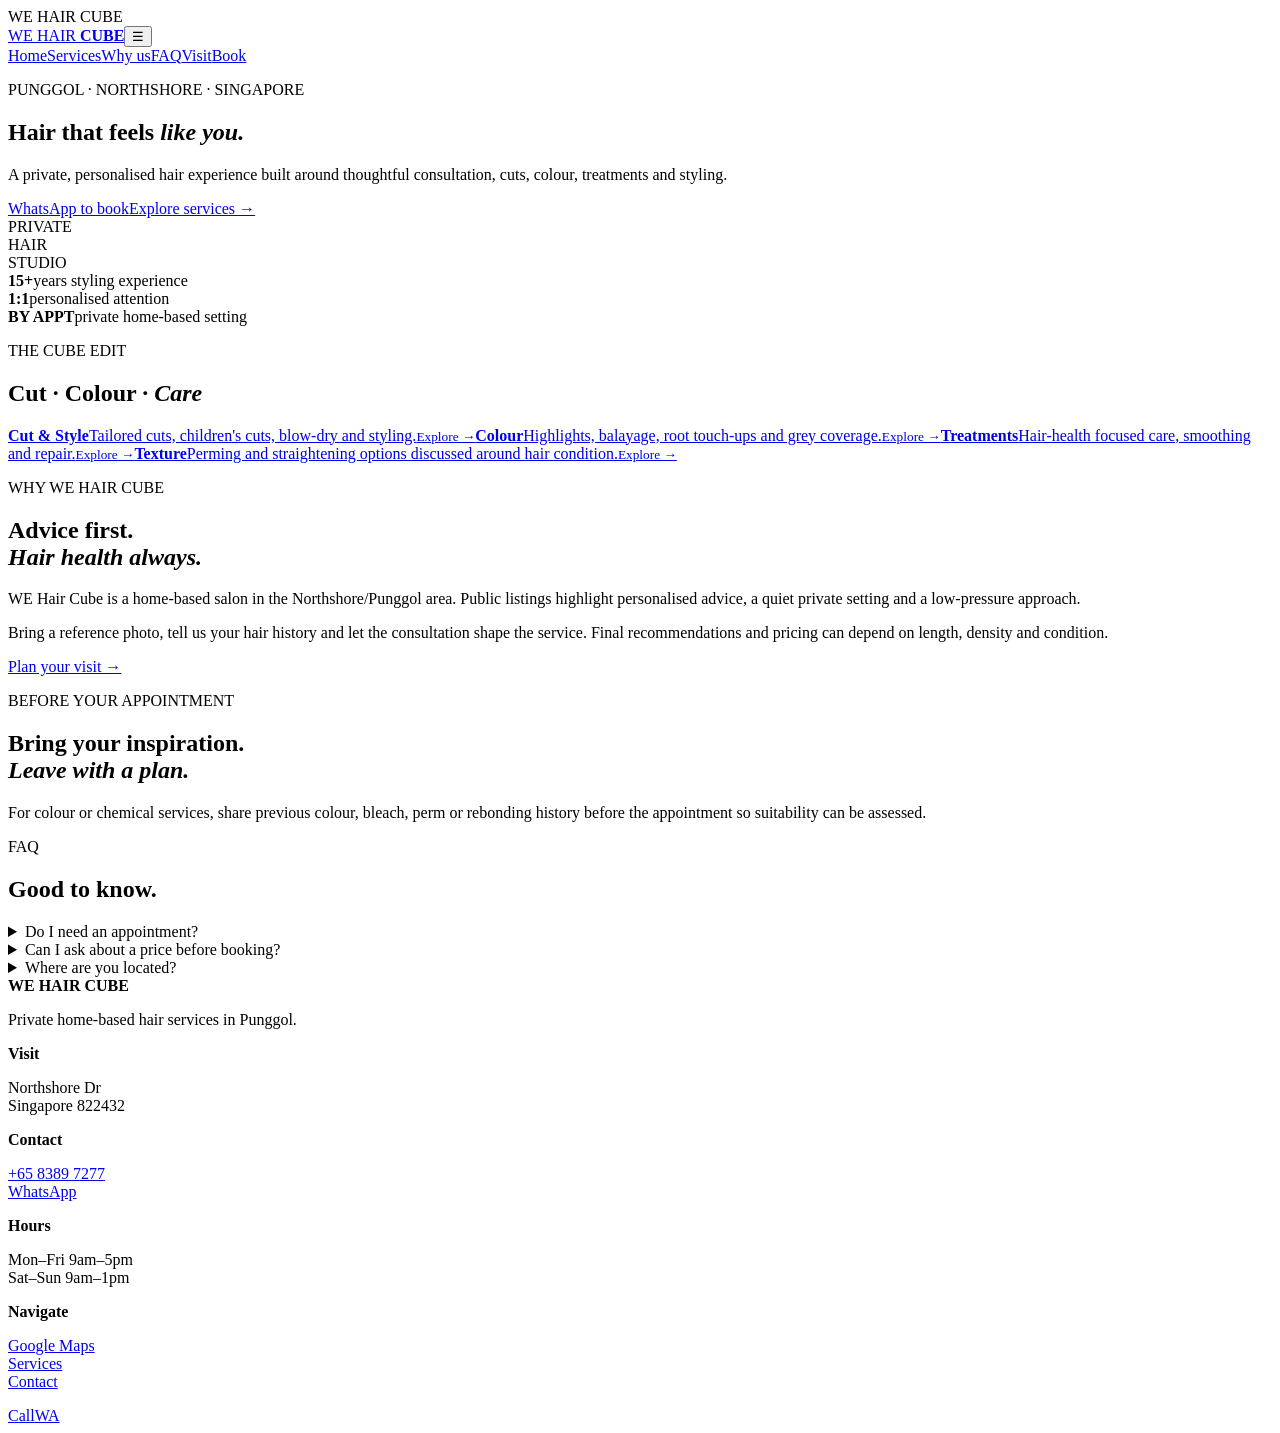
==== commit 15243841: "Rebuild WE Hair Cube website" ====
--- a/index.html
+++ b/index.html
@@ -1 +1 @@
-<!doctype html><html lang="en"><head><meta charset="utf-8"><meta name="viewport" content="width=device-width,initial-scale=1"><meta name="description" content="WE Hair Cube — premium demo website."><title>WE Hair Cube — Singapore</title><link rel="stylesheet" href="style.css"><link rel="stylesheet" href="site.css"></head><body><div id="loader"><span>WE HAIR CUBE</span></div><header><a class="logo" href="index.html">WE HAIR<span>CUBE</span></a><nav><a href="index.html">Home</a><a href="services.html">Services</a><a href="experience.html">Experience</a><a href="contact.html">Visit</a></nav><a class="navcta" href="https://wa.me/6583897277">WhatsApp</a></header><main><section class="hero"><div class="orb"></div><p class="eyebrow">PUNGGOL · SINGAPORE</p><h1>Hair that feels<br><i>like you.</i></h1><p class="lead">A private, personalised hair experience built around cuts, colour, treatments and styling.</p><div class="actions"><a class="btn magnetic" href="https://wa.me/6583897277?text=Hi%20We%20Hair%20Cube%2C%20I%20would%20like%20to%20enquire%20about%20an%20appointment.">Book on WhatsApp</a><a class="ghost" href="services.html">Explore services →</a></div></section><section class="section"><p class="eyebrow">THE CUBE EDIT</p><h2>Cut. Colour.<br><i>Care.</i></h2></section></main><a class="float" href="https://wa.me/6583897277">WA</a><script src="script.js"></script><script src="site.js"></script><script src="pitch-v5.js"></script></body></html>+<!doctype html><html lang="en"><head><meta charset="utf-8"><meta name="viewport" content="width=device-width,initial-scale=1"><meta name="description" content="WE Hair Cube — private, personalised home-based hair services in Punggol, Singapore."><meta name="theme-color" content="#111"><title>WE Hair Cube | Punggol Hair Studio</title><link rel="stylesheet" href="premium.css"></head><body><div class="loader"><span>WE HAIR CUBE</span></div><header class="site-header"><a class="brand" href="index.html">WE HAIR <b>CUBE</b></a><button class="menu" aria-label="Open menu">☰</button><nav><a href="#home">Home</a><a href="services.html">Services</a><a href="#why">Why us</a><a href="#faq">FAQ</a><a href="contact.html">Visit</a><a class="nav-cta" href="https://wa.me/6583897277?text=Hi%20We%20Hair%20Cube%2C%20I%20would%20like%20to%20book%20an%20appointment.">Book</a></nav></header><main id="home"><section class="hero"><div><p class="eyebrow">PUNGGOL · NORTHSHORE · SINGAPORE</p><h1>Hair that feels <em>like you.</em></h1><p class="lead">A private, personalised hair experience built around thoughtful consultation, cuts, colour, treatments and styling.</p><div class="actions"><a class="btn" href="https://wa.me/6583897277?text=Hi%20We%20Hair%20Cube%2C%20I%20would%20like%20to%20enquire%20about%20an%20appointment.">WhatsApp to book</a><a class="text-link" href="services.html">Explore services →</a></div></div><div class="orb"><span>PRIVATE<br>HAIR<br>STUDIO</span></div></section><section class="trust"><div><b>15+</b><span>years styling experience</span></div><div><b>1:1</b><span>personalised attention</span></div><div><b>BY APPT</b><span>private home-based setting</span></div></section><section class="section" id="services"><p class="eyebrow">THE CUBE EDIT</p><h2>Cut · Colour · <em>Care</em></h2><div class="cards"><a href="services.html"><b>Cut & Style</b><span>Tailored cuts, children's cuts, blow-dry and styling.</span><small>Explore →</small></a><a href="services.html"><b>Colour</b><span>Highlights, balayage, root touch-ups and grey coverage.</span><small>Explore →</small></a><a href="services.html"><b>Treatments</b><span>Hair-health focused care, smoothing and repair.</span><small>Explore →</small></a><a href="services.html"><b>Texture</b><span>Perming and straightening options discussed around hair condition.</span><small>Explore →</small></a></div></section><section class="split" id="why"><div><p class="eyebrow">WHY WE HAIR CUBE</p><h2>Advice first.<br><em>Hair health always.</em></h2></div><div><p>WE Hair Cube is a home-based salon in the Northshore/Punggol area. Public listings highlight personalised advice, a quiet private setting and a low-pressure approach.</p><p>Bring a reference photo, tell us your hair history and let the consultation shape the service. Final recommendations and pricing can depend on length, density and condition.</p><a class="text-link" href="contact.html">Plan your visit →</a></div></section><section class="section quote"><p class="eyebrow">BEFORE YOUR APPOINTMENT</p><h2>Bring your inspiration.<br><em>Leave with a plan.</em></h2><p>For colour or chemical services, share previous colour, bleach, perm or rebonding history before the appointment so suitability can be assessed.</p></section><section class="section faq" id="faq"><p class="eyebrow">FAQ</p><h2>Good to know.</h2><details><summary>Do I need an appointment?</summary><p>Yes. This is a private, home-based setup, so please contact WE Hair Cube before visiting.</p></details><details><summary>Can I ask about a price before booking?</summary><p>Yes. Send your desired service, hair length and a current photo/reference. Treat any quoted amount as an estimate until the hair is assessed.</p></details><details><summary>Where are you located?</summary><p>Northshore Drive, Punggol, Singapore 822432. Confirm exact access details when booking.</p></details></section></main><footer><div><strong>WE HAIR CUBE</strong><p>Private home-based hair services in Punggol.</p></div><div><b>Visit</b><p>Northshore Dr<br>Singapore 822432</p></div><div><b>Contact</b><p><a href="tel:+6583897277">+65 8389 7277</a><br><a href="https://wa.me/6583897277">WhatsApp</a></p></div><div><b>Hours</b><p>Mon–Fri 9am–5pm<br>Sat–Sun 9am–1pm</p></div><div><b>Navigate</b><p><a href="https://www.google.com/maps/search/?api=1&query=Northshore+Drive+Singapore+822432">Google Maps</a><br><a href="services.html">Services</a><br><a href="contact.html">Contact</a></p></div></footer><div class="float"><a href="tel:+6583897277">Call</a><a href="https://wa.me/6583897277">WA</a></div><script src="premium.js"></script></body></html>
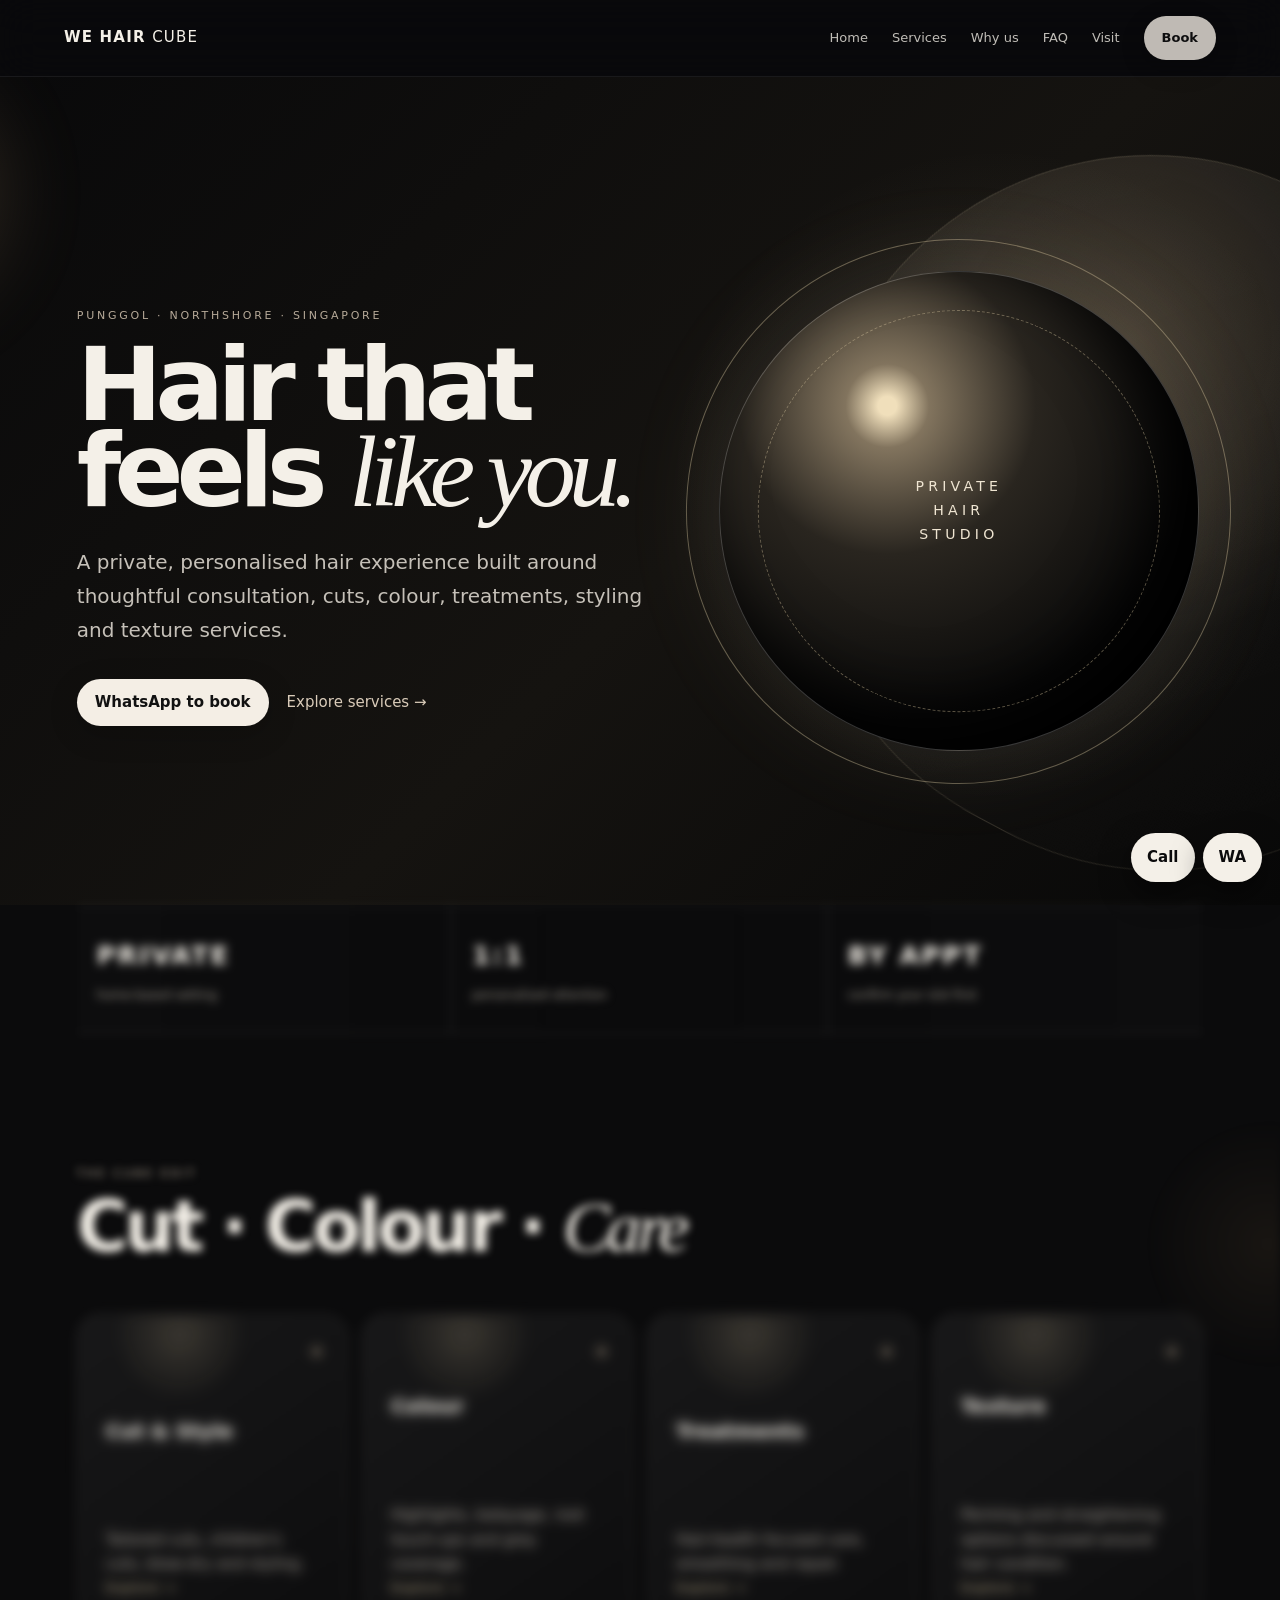
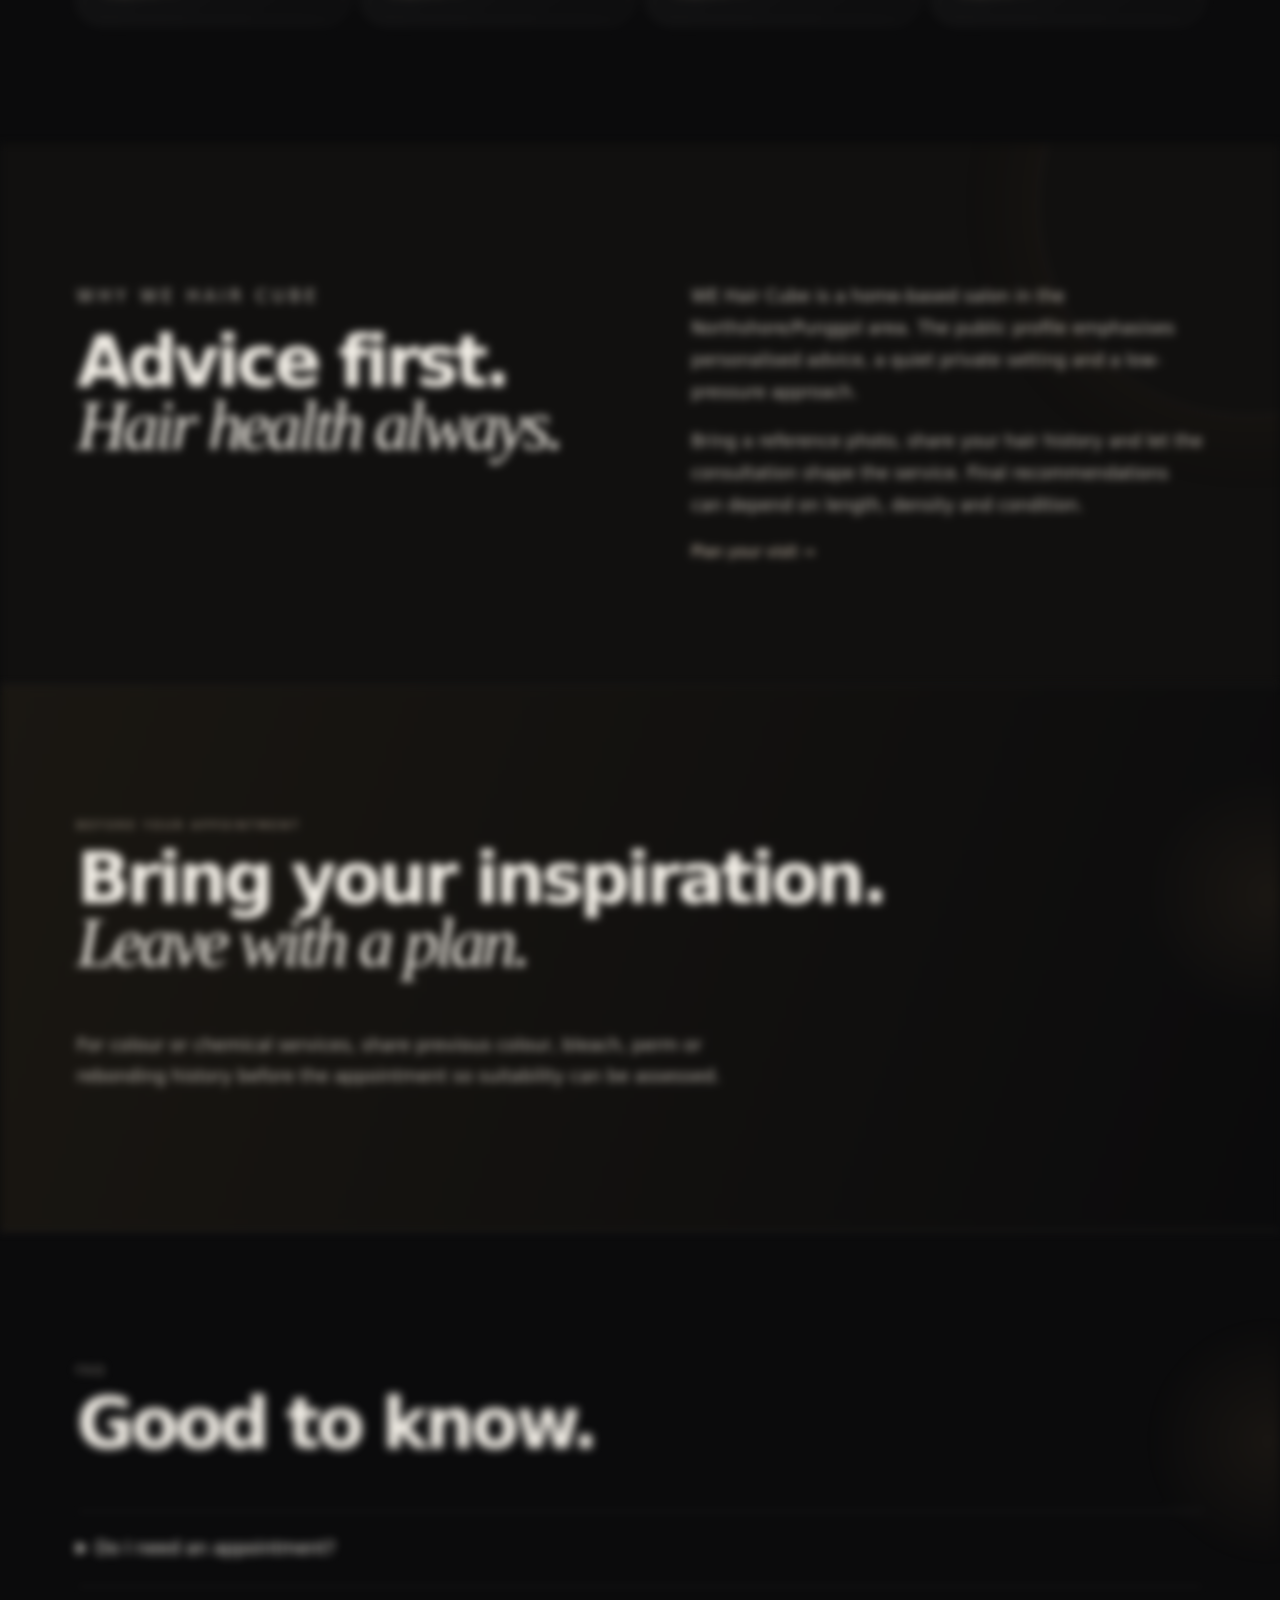
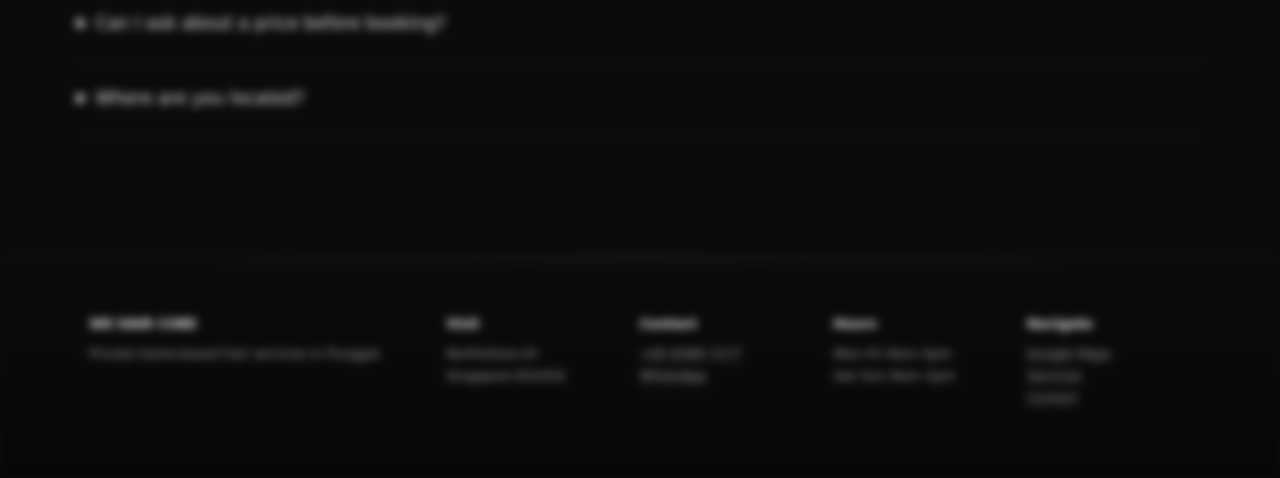
==== commit 97a3cfec: "Rebuild WE Hair Cube homepage with responsive visual system and scroll interactions" ====
--- a/index.html
+++ b/index.html
@@ -1 +1,3 @@
-<!doctype html><html lang="en"><head><meta charset="utf-8"><meta name="viewport" content="width=device-width,initial-scale=1"><meta name="description" content="WE Hair Cube — private, personalised home-based hair services in Punggol, Singapore."><meta name="theme-color" content="#111"><title>WE Hair Cube | Punggol Hair Studio</title><link rel="stylesheet" href="premium.css"></head><body><div class="loader"><span>WE HAIR CUBE</span></div><header class="site-header"><a class="brand" href="index.html">WE HAIR <b>CUBE</b></a><button class="menu" aria-label="Open menu">☰</button><nav><a href="#home">Home</a><a href="services.html">Services</a><a href="#why">Why us</a><a href="#faq">FAQ</a><a href="contact.html">Visit</a><a class="nav-cta" href="https://wa.me/6583897277?text=Hi%20We%20Hair%20Cube%2C%20I%20would%20like%20to%20book%20an%20appointment.">Book</a></nav></header><main id="home"><section class="hero"><div><p class="eyebrow">PUNGGOL · NORTHSHORE · SINGAPORE</p><h1>Hair that feels <em>like you.</em></h1><p class="lead">A private, personalised hair experience built around thoughtful consultation, cuts, colour, treatments and styling.</p><div class="actions"><a class="btn" href="https://wa.me/6583897277?text=Hi%20We%20Hair%20Cube%2C%20I%20would%20like%20to%20enquire%20about%20an%20appointment.">WhatsApp to book</a><a class="text-link" href="services.html">Explore services →</a></div></div><div class="orb"><span>PRIVATE<br>HAIR<br>STUDIO</span></div></section><section class="trust"><div><b>15+</b><span>years styling experience</span></div><div><b>1:1</b><span>personalised attention</span></div><div><b>BY APPT</b><span>private home-based setting</span></div></section><section class="section" id="services"><p class="eyebrow">THE CUBE EDIT</p><h2>Cut · Colour · <em>Care</em></h2><div class="cards"><a href="services.html"><b>Cut & Style</b><span>Tailored cuts, children's cuts, blow-dry and styling.</span><small>Explore →</small></a><a href="services.html"><b>Colour</b><span>Highlights, balayage, root touch-ups and grey coverage.</span><small>Explore →</small></a><a href="services.html"><b>Treatments</b><span>Hair-health focused care, smoothing and repair.</span><small>Explore →</small></a><a href="services.html"><b>Texture</b><span>Perming and straightening options discussed around hair condition.</span><small>Explore →</small></a></div></section><section class="split" id="why"><div><p class="eyebrow">WHY WE HAIR CUBE</p><h2>Advice first.<br><em>Hair health always.</em></h2></div><div><p>WE Hair Cube is a home-based salon in the Northshore/Punggol area. Public listings highlight personalised advice, a quiet private setting and a low-pressure approach.</p><p>Bring a reference photo, tell us your hair history and let the consultation shape the service. Final recommendations and pricing can depend on length, density and condition.</p><a class="text-link" href="contact.html">Plan your visit →</a></div></section><section class="section quote"><p class="eyebrow">BEFORE YOUR APPOINTMENT</p><h2>Bring your inspiration.<br><em>Leave with a plan.</em></h2><p>For colour or chemical services, share previous colour, bleach, perm or rebonding history before the appointment so suitability can be assessed.</p></section><section class="section faq" id="faq"><p class="eyebrow">FAQ</p><h2>Good to know.</h2><details><summary>Do I need an appointment?</summary><p>Yes. This is a private, home-based setup, so please contact WE Hair Cube before visiting.</p></details><details><summary>Can I ask about a price before booking?</summary><p>Yes. Send your desired service, hair length and a current photo/reference. Treat any quoted amount as an estimate until the hair is assessed.</p></details><details><summary>Where are you located?</summary><p>Northshore Drive, Punggol, Singapore 822432. Confirm exact access details when booking.</p></details></section></main><footer><div><strong>WE HAIR CUBE</strong><p>Private home-based hair services in Punggol.</p></div><div><b>Visit</b><p>Northshore Dr<br>Singapore 822432</p></div><div><b>Contact</b><p><a href="tel:+6583897277">+65 8389 7277</a><br><a href="https://wa.me/6583897277">WhatsApp</a></p></div><div><b>Hours</b><p>Mon–Fri 9am–5pm<br>Sat–Sun 9am–1pm</p></div><div><b>Navigate</b><p><a href="https://www.google.com/maps/search/?api=1&query=Northshore+Drive+Singapore+822432">Google Maps</a><br><a href="services.html">Services</a><br><a href="contact.html">Contact</a></p></div></footer><div class="float"><a href="tel:+6583897277">Call</a><a href="https://wa.me/6583897277">WA</a></div><script src="premium.js"></script></body></html>+<!doctype html><html lang="en"><head><meta charset="utf-8"><meta name="viewport" content="width=device-width,initial-scale=1"><meta name="description" content="WE Hair Cube — private, personalised home-based hair services in Punggol, Singapore."><meta name="theme-color" content="#0b0b0c"><title>WE Hair Cube | Punggol Hair Studio</title><link rel="stylesheet" href="premium.css"><style>
+:root{--ink:#0b0b0c;--paper:#f4f0e8;--muted:#9a948a;--line:rgba(244,240,232,.14);--accent:#d9c7a1}*{box-sizing:border-box}html{scroll-behavior:smooth}body{margin:0;background:var(--ink);color:var(--paper);font-family:Inter,system-ui,sans-serif;overflow-x:hidden}.site-header{z-index:20}.hero{min-height:92vh;display:grid;grid-template-columns:1.08fr .92fr;gap:5vw;align-items:center;padding:110px clamp(22px,6vw,100px) 70px;position:relative;overflow:hidden;background:radial-gradient(circle at 78% 48%,rgba(217,199,161,.13),transparent 30%),linear-gradient(135deg,#09090a,#151310 55%,#080808)}.hero:before{content:"";position:absolute;width:55vw;height:55vw;border:1px solid rgba(217,199,161,.13);border-radius:48%;right:-18vw;top:10%;transform:rotate(28deg);animation:drift 12s ease-in-out infinite}.hero:after{content:"";position:absolute;inset:0;background:linear-gradient(115deg,transparent 35%,rgba(255,255,255,.035) 50%,transparent 65%);transform:translateX(-100%);animation:sweep 8s linear infinite}.hero>*{position:relative;z-index:2}.hero h1{font-size:clamp(3.5rem,8vw,8.5rem);line-height:.84;letter-spacing:-.07em;margin:16px 0 30px}.hero h1 em,.section h2 em{font-family:Georgia,serif;font-weight:400}.lead{max-width:650px;font-size:clamp(1rem,1.7vw,1.25rem);line-height:1.7;color:#c5c0b8}.orb{width:min(40vw,480px);aspect-ratio:1;border-radius:50%;margin:auto;display:grid;place-items:center;background:radial-gradient(circle at 35% 28%,#f0dfbb 0 2%,#82745e 9%,#29251f 32%,#090909 68%);box-shadow:inset -35px -35px 70px #000,0 0 100px rgba(217,199,161,.12);animation:orb 7s ease-in-out infinite;position:relative}.orb:before,.orb:after{content:"";position:absolute;border:1px solid rgba(217,199,161,.4);border-radius:50%;inset:-7%;transform:rotate(24deg);animation:ring 9s linear infinite}.orb:after{inset:8%;border-style:dashed;animation-duration:13s;animation-direction:reverse}.orb span{font-size:clamp(.7rem,1.1vw,1rem);letter-spacing:.3em;text-align:center;color:#efe5d2}.trust{display:grid;grid-template-columns:repeat(3,1fr);border-block:1px solid var(--line);margin:0 clamp(22px,6vw,100px)}.trust div{padding:28px 20px;border-right:1px solid var(--line)}.trust div:last-child{border:0}.trust b{display:block;font-size:clamp(1.1rem,2vw,1.7rem);letter-spacing:.08em}.trust span{display:block;color:var(--muted);margin-top:7px}.section,.split{padding:120px clamp(22px,6vw,100px)}.section h2,.split h2{font-size:clamp(2.6rem,5.5vw,6rem);line-height:.9;letter-spacing:-.055em;margin:12px 0 55px}.cards{display:grid;grid-template-columns:repeat(4,1fr);gap:14px}.cards a{min-height:310px;padding:28px;border:1px solid var(--line);background:linear-gradient(145deg,rgba(255,255,255,.055),rgba(255,255,255,.012));position:relative;overflow:hidden;text-decoration:none;color:inherit;transition:transform .5s,border-color .5s,background .5s}.cards a:before{content:"";position:absolute;width:150px;height:150px;border-radius:50%;right:-55px;top:-55px;background:radial-gradient(circle,#d9c7a1,transparent 65%);opacity:.18;filter:blur(2px);transition:.5s}.cards a:hover{transform:translateY(-10px) rotateX(2deg);border-color:rgba(217,199,161,.5);background:linear-gradient(145deg,rgba(217,199,161,.1),rgba(255,255,255,.02))}.cards a:hover:before{transform:scale(1.6);opacity:.28}.cards b{display:block;font-size:1.25rem;position:relative}.cards span{display:block;color:#aaa49b;line-height:1.65;margin-top:80px;position:relative}.cards small{position:absolute;bottom:25px;left:28px;color:var(--accent);letter-spacing:.08em}.split{display:grid;grid-template-columns:1fr 1fr;gap:8vw;background:#11100f}.split p{color:#bdb7ae;line-height:1.85;font-size:1.08rem}.quote{background:linear-gradient(110deg,#1a1712,#0b0b0c);border-block:1px solid var(--line)}.quote p:last-child{max-width:700px;color:#bdb7ae;font-size:1.1rem;line-height:1.8}.faq details{border-top:1px solid var(--line);padding:22px 0}.faq summary{cursor:pointer;font-size:1.1rem}.faq p{color:#aaa49b;line-height:1.7}.float{position:fixed;z-index:30;right:18px;bottom:18px;display:flex;gap:8px}.float a{background:#f4f0e8;color:#0b0b0c;border-radius:999px;padding:12px 16px;text-decoration:none;font-weight:800;box-shadow:0 12px 30px #0008}.reveal{opacity:0;transform:translateY(42px) scale(.985);transition:opacity .75s cubic-bezier(.2,.7,.2,1),transform .75s cubic-bezier(.2,.7,.2,1)}.reveal.visible{opacity:1;transform:none}.reveal.exit{opacity:0;transform:translateY(-34px) scale(.985)}@keyframes orb{50%{transform:translateY(-12px) rotate(3deg)}}@keyframes ring{to{transform:rotate(384deg)}}@keyframes drift{50%{transform:rotate(55deg) translate(-20px,20px)}}@keyframes sweep{55%,100%{transform:translateX(120%)}}@media(max-width:800px){.hero{grid-template-columns:1fr;padding-top:100px}.hero h1{font-size:clamp(3.4rem,17vw,6rem)}.orb{width:min(78vw,390px);margin-top:15px}.trust{grid-template-columns:1fr}.trust div{border-right:0;border-bottom:1px solid var(--line)}.section,.split{padding:80px 22px}.cards{grid-template-columns:1fr 1fr}.cards a{min-height:250px}.split{grid-template-columns:1fr;gap:30px}}@media(max-width:520px){.cards{grid-template-columns:1fr}.cards a{min-height:220px}.cards span{margin-top:55px}.site-header nav{max-height:80vh;overflow:auto}}
+</style></head><body><div class="loader"><span>WE HAIR CUBE</span></div><header class="site-header"><a class="brand" href="index.html">WE HAIR <b>CUBE</b></a><button class="menu" aria-label="Open menu">☰</button><nav><a href="#home">Home</a><a href="services.html">Services</a><a href="#why">Why us</a><a href="#faq">FAQ</a><a href="contact.html">Visit</a><a class="nav-cta" href="https://wa.me/6583897277?text=Hi%20WE%20Hair%20Cube%2C%20I%20would%20like%20to%20book.">Book</a></nav></header><main id="home"><section class="hero"><div><p class="eyebrow">PUNGGOL · NORTHSHORE · SINGAPORE</p><h1>Hair that feels <em>like you.</em></h1><p class="lead">A private, personalised hair experience built around thoughtful consultation, cuts, colour, treatments, styling and texture services.</p><div class="actions"><a class="btn" href="https://wa.me/6583897277?text=Hi%20WE%20Hair%20Cube%2C%20I%20would%20like%20to%20book%20an%20appointment.">WhatsApp to book</a><a class="text-link" href="services.html">Explore services →</a></div></div><div class="orb"><span>PRIVATE<br>HAIR<br>STUDIO</span></div></section><section class="trust"><div><b>PRIVATE</b><span>home-based setting</span></div><div><b>1:1</b><span>personalised attention</span></div><div><b>BY APPT</b><span>confirm your slot first</span></div></section><section class="section" id="services"><p class="eyebrow">THE CUBE EDIT</p><h2>Cut · Colour · <em>Care</em></h2><div class="cards"><a href="services.html"><b>Cut & Style</b><span>Tailored cuts, children's cuts, blow-dry and styling.</span><small>Explore →</small></a><a href="services.html"><b>Colour</b><span>Highlights, balayage, root touch-ups and grey coverage.</span><small>Explore →</small></a><a href="services.html"><b>Treatments</b><span>Hair-health focused care, smoothing and repair.</span><small>Explore →</small></a><a href="services.html"><b>Texture</b><span>Perming and straightening options discussed around hair condition.</span><small>Explore →</small></a></div></section><section class="split" id="why"><div><p class="eyebrow">WHY WE HAIR CUBE</p><h2>Advice first.<br><em>Hair health always.</em></h2></div><div><p>WE Hair Cube is a home-based salon in the Northshore/Punggol area. The public profile emphasises personalised advice, a quiet private setting and a low-pressure approach.</p><p>Bring a reference photo, share your hair history and let the consultation shape the service. Final recommendations can depend on length, density and condition.</p><a class="text-link" href="contact.html">Plan your visit →</a></div></section><section class="section quote"><p class="eyebrow">BEFORE YOUR APPOINTMENT</p><h2>Bring your inspiration.<br><em>Leave with a plan.</em></h2><p>For colour or chemical services, share previous colour, bleach, perm or rebonding history before the appointment so suitability can be assessed.</p></section><section class="section faq" id="faq"><p class="eyebrow">FAQ</p><h2>Good to know.</h2><details><summary>Do I need an appointment?</summary><p>Yes. This is a private, home-based setup, so contact WE Hair Cube before visiting.</p></details><details><summary>Can I ask about a price before booking?</summary><p>Yes. Send your desired service, hair length and a current photo/reference. Treat any quote as an estimate until the hair is assessed.</p></details><details><summary>Where are you located?</summary><p>Northshore Drive, Punggol, Singapore 822432. Confirm exact access details when booking.</p></details></section></main><footer><div><strong>WE HAIR CUBE</strong><p>Private home-based hair services in Punggol.</p></div><div><b>Visit</b><p>Northshore Dr<br>Singapore 822432</p></div><div><b>Contact</b><p><a href="tel:+6583897277">+65 8389 7277</a><br><a href="https://wa.me/6583897277">WhatsApp</a></p></div><div><b>Hours</b><p>Mon–Fri 9am–5pm<br>Sat–Sun 9am–1pm</p></div><div><b>Navigate</b><p><a href="https://www.google.com/maps/search/?api=1&query=Northshore+Drive+Singapore+822432">Google Maps</a><br><a href="services.html">Services</a><br><a href="contact.html">Contact</a></p></div></footer><div class="float"><a href="tel:+6583897277">Call</a><a href="https://wa.me/6583897277">WA</a></div><script src="premium.js"></script><script>document.querySelectorAll('.section,.split,.trust,footer,.cards a,.hero,.quote,.faq').forEach((el,i)=>el.classList.add('reveal'));const io=new IntersectionObserver(es=>es.forEach(e=>{e.target.classList.toggle('visible',e.isIntersecting);e.target.classList.toggle('exit',!e.isIntersecting&&e.boundingClientRect.top<innerHeight/2)}),{threshold:.12});document.querySelectorAll('.reveal').forEach((e,i)=>{e.style.transitionDelay=Math.min(i*35,280)+'ms';io.observe(e)});</script></body></html>
--- a/premium.css
+++ b/premium.css
@@ -0,0 +1 @@
+*{box-sizing:border-box}html{scroll-behavior:smooth;scroll-padding-top:84px}body{margin:0;background:#09090b;color:#f7f3ed;font:15px/1.7 Inter,system-ui,-apple-system,BlinkMacSystemFont,"Segoe UI",sans-serif;-webkit-font-smoothing:antialiased;overflow-x:hidden}a{color:inherit;text-decoration:none}button,input,textarea{font:inherit}.loader{position:fixed;inset:0;background:#09090b;z-index:99;display:grid;place-items:center;animation:load 1.15s forwards}.loader span{letter-spacing:.35em;font-size:12px}.site-header{position:sticky;top:0;z-index:20;display:flex;align-items:center;justify-content:space-between;padding:16px 5vw;background:#09090be8;backdrop-filter:blur(20px);-webkit-backdrop-filter:blur(20px);border-bottom:1px solid #ffffff12}.brand{font-weight:800;letter-spacing:.08em;white-space:nowrap}.brand b{font-weight:400}.site-header nav{display:flex;gap:24px;align-items:center;font-size:13px}.site-header nav a{opacity:.78;transition:opacity .2s,transform .2s}.site-header nav a:hover{opacity:1;transform:translateY(-1px)}.nav-cta,.btn{display:inline-flex;align-items:center;justify-content:center;background:#f4eee5;color:#111;padding:11px 18px;border-radius:999px;font-weight:750;box-shadow:0 8px 30px #0003;transition:transform .2s,box-shadow .2s}.nav-cta:hover,.btn:hover{transform:translateY(-2px);box-shadow:0 12px 35px #0005}.menu{display:none;background:none;border:0;color:#fff;font-size:22px;cursor:pointer}.hero{position:relative;isolation:isolate;min-height:82vh;padding:9vh 7vw;display:grid;grid-template-columns:1.15fr .85fr;gap:5vw;align-items:center;background:radial-gradient(circle at 78% 38%,#8c6d4b30,transparent 25%),radial-gradient(circle at 20% 80%,#ffffff08,transparent 30%);overflow:hidden}.hero:before,.hero:after{content:"";position:absolute;z-index:-1;border:1px solid #ffffff12;filter:blur(.2px);pointer-events:none}.hero:before{width:42vw;height:42vw;right:-13vw;top:8%;border-radius:43% 57% 62% 38%;background:radial-gradient(circle at 35% 30%,#e1c39a30,transparent 45%),linear-gradient(135deg,#ffffff08,transparent);animation:morph 14s ease-in-out infinite}.hero:after{width:18vw;height:18vw;left:45%;bottom:-10vw;border-radius:50%;box-shadow:0 0 90px #d1aa7930;background:#ffffff05;animation:drift 9s ease-in-out infinite}.eyebrow{font-size:11px;letter-spacing:.25em;color:#b7aa99;text-transform:uppercase}.hero h1{font-size:clamp(3.2rem,8vw,7rem);line-height:.96;margin:22px 0;letter-spacing:-.055em}.hero em,h2 em{font-family:Georgia,serif;font-weight:400}.lead{font-size:18px;max-width:620px;color:#c9c2b8}.actions{display:flex;gap:18px;align-items:center;margin-top:32px;flex-wrap:wrap}.text-link{color:#d9cbb9}.orb{position:relative;width:min(35vw,420px);aspect-ratio:1;border-radius:50%;margin:auto;display:grid;place-items:center;text-align:center;letter-spacing:.22em;font-size:12px;border:1px solid #ffffff30;background:radial-gradient(circle at 35% 28%,#f0d5ad66 0 4%,#9d76503d 18%,transparent 48%),conic-gradient(from 20deg,#ffffff10,#b88c5b28,#ffffff04,#b88c5b22,#ffffff10);box-shadow:inset 0 0 50px #ffffff08,0 0 100px #b99a7330;animation:float 6s ease-in-out infinite}.orb:before,.orb:after{content:"";position:absolute;inset:8%;border:1px solid #ffffff16;border-radius:50%;animation:spin 18s linear infinite}.orb:after{inset:19%;border-style:dashed;animation:spin 12s linear infinite reverse}.trust{display:grid;grid-template-columns:repeat(3,1fr);border-block:1px solid #ffffff12;background:linear-gradient(90deg,#ffffff03,transparent,#ffffff03)}.trust div{padding:28px 7vw;border-right:1px solid #ffffff12}.trust div:last-child{border:0}.trust b{display:block;font-size:22px}.trust span{color:#a8a29b;font-size:12px}.section{position:relative;padding:100px 7vw;overflow:hidden}.section:after{content:"";position:absolute;width:260px;height:260px;right:-120px;top:80px;border-radius:50%;background:radial-gradient(circle,#b9905a14,transparent 68%);pointer-events:none}.section h2,.split h2{font-size:clamp(2.4rem,5vw,5rem);line-height:1.05;letter-spacing:-.04em;margin:15px 0 45px}.cards{display:grid;grid-template-columns:repeat(4,1fr);gap:14px}.cards a{position:relative;isolation:isolate;overflow:hidden;min-height:280px;padding:28px;border:1px solid #ffffff14;border-radius:24px;background:linear-gradient(145deg,#ffffff0c,#ffffff03);display:flex;flex-direction:column;justify-content:flex-end;transition:transform .45s cubic-bezier(.2,.8,.2,1),border-color .3s,background .3s}.cards a:before{content:"";position:absolute;z-index:-1;left:10%;right:10%;top:12%;height:48%;border-radius:45% 55% 52% 48%;background:radial-gradient(circle at 35% 35%,#e2c39a55,transparent 25%),radial-gradient(circle at 70% 65%,#9e76503d,transparent 38%),linear-gradient(135deg,#ffffff0d,#8b67441c);filter:blur(.2px);transform:rotate(-7deg);transition:transform .6s ease,scale .6s ease}.cards a:after{content:"✦";position:absolute;top:20px;right:22px;color:#d8c3a5aa;font-size:20px}.cards a:hover{transform:translateY(-10px) scale(1.015);border-color:#ffffff35;background:linear-gradient(145deg,#ffffff12,#ffffff04)}.cards a:hover:before{transform:rotate(8deg) scale(1.12)}.cards b{font-size:21px}.cards span{color:#aaa39b;margin:8px 0 18px}.cards small{color:#d7c5ae}.split{position:relative;overflow:hidden;padding:110px 7vw;display:grid;grid-template-columns:1fr 1fr;gap:8vw;background:#111114}.split:after{content:"";position:absolute;width:420px;height:420px;right:-180px;top:-150px;border-radius:50%;border:1px solid #ffffff10;box-shadow:0 0 100px #a87b4a12;pointer-events:none}.split p{color:#bcb5ac;max-width:650px}.quote{background:linear-gradient(120deg,#171514,#0b0b0d)}.faq details{border-top:1px solid #ffffff18;padding:22px 0;transition:padding .3s}.faq details[open]{padding-block:28px}.faq summary{cursor:pointer;font-size:17px}.faq p{color:#aaa}.faq details:last-child{border-bottom:1px solid #ffffff18}footer{position:relative;padding:55px 7vw;display:grid;grid-template-columns:2fr repeat(4,1fr);gap:30px;border-top:1px solid #ffffff14;color:#aaa;font-size:13px;background:linear-gradient(180deg,#0b0b0d,#070709)}footer:before{content:"";position:absolute;left:7vw;right:7vw;top:0;height:1px;background:linear-gradient(90deg,transparent,#d6b99155,transparent)}footer strong,footer b{color:#fff}footer p{margin-top:8px}footer a{text-decoration:underline;text-decoration-color:#ffffff30;text-underline-offset:3px}.float{position:fixed;right:20px;bottom:20px;z-index:15;display:flex;gap:8px}.float a{background:#f4eee5;color:#111;border-radius:999px;padding:10px 14px;font-weight:800;box-shadow:0 8px 30px #0008;transition:transform .2s}.float a:hover{transform:translateY(-3px)}.page-hero{position:relative;overflow:hidden;padding:100px 7vw 55px;background:radial-gradient(circle at 80% 40%,#8b74522a,transparent 40%)}.page-hero:after{content:"";position:absolute;width:300px;height:300px;right:5%;top:-150px;border:1px solid #ffffff14;border-radius:50%;box-shadow:0 0 80px #a77c4c20}.service-grid{padding:30px 7vw 100px;display:grid;grid-template-columns:repeat(2,1fr);gap:18px}.service{position:relative;overflow:hidden;padding:30px;border:1px solid #ffffff14;border-radius:24px;background:linear-gradient(145deg,#ffffff08,#ffffff02);transition:transform .35s,border-color .3s}.service:before{content:"";position:absolute;width:140px;height:140px;right:-55px;top:-55px;border-radius:50%;background:radial-gradient(circle,#d3ad7b2b,transparent 70%)}.service:hover{transform:translateY(-6px);border-color:#ffffff30}.service h3{font-size:24px}.service p{color:#aaa}.contact-grid{padding:20px 7vw 100px;display:grid;grid-template-columns:1fr 1fr;gap:20px}.panel{padding:30px;border:1px solid #ffffff14;border-radius:24px;background:linear-gradient(145deg,#ffffff07,#ffffff02);box-shadow:0 20px 70px #0003}.panel input,.panel textarea{width:100%;margin:7px 0 12px;padding:14px;border:1px solid #ffffff18;border-radius:12px;background:#ffffff08;color:#fff}.panel input:focus,.panel textarea:focus{outline:2px solid #d9cbb9;outline-offset:2px}.panel textarea{min-height:130px;resize:vertical}.map{position:relative;min-height:300px;background:radial-gradient(circle at 50% 40%,#a37a4a2b,transparent 22%),linear-gradient(135deg,#211f1c,#0e0e10);border-radius:24px;display:grid;place-items:center;text-align:center;overflow:hidden}.map:before,.map:after{content:"";position:absolute;border:1px solid #ffffff12;border-radius:50%}.map:before{width:180px;height:180px}.map:after{width:90px;height:90px}.pill{display:inline-block;border:1px solid #ffffff18;padding:6px 10px;border-radius:999px;color:#cbbba7;margin:4px}.reveal{opacity:0;transform:translateY(32px) scale(.985);filter:blur(5px);transition:opacity .7s ease,transform .7s cubic-bezier(.2,.8,.2,1),filter .7s ease}.reveal.visible{opacity:1;transform:none;filter:none}.reveal.exit{opacity:0;transform:translateY(-24px) scale(.985);filter:blur(4px)}.btn:focus-visible,.nav-cta:focus-visible,.menu:focus-visible,a:focus-visible,summary:focus-visible{outline:2px solid #e9d7bd;outline-offset:4px}@keyframes load{0%,70%{opacity:1}100%{opacity:0;visibility:hidden}}@keyframes float{50%{transform:translateY(-12px) rotate(4deg)}}@keyframes morph{50%{transform:rotate(18deg) scale(1.06);border-radius:58% 42% 35% 65%}}@keyframes drift{50%{transform:translate(30px,-25px)}}@keyframes spin{to{transform:rotate(360deg)}}@media(prefers-reduced-motion:reduce){html{scroll-behavior:auto}.loader{animation:none;display:none}.orb,.orb:before,.orb:after,.hero:before,.hero:after{animation:none}.reveal,.reveal.exit{opacity:1;transform:none;filter:none;transition:none}.cards a,.service,.btn,.nav-cta{transition:none}}@media(max-width:800px){.site-header{padding:15px 5vw}.site-header nav{display:none;position:absolute;top:64px;left:0;right:0;padding:20px 7vw;background:#101012f5;backdrop-filter:blur(18px);flex-direction:column;align-items:flex-start;border-bottom:1px solid #ffffff12}.site-header nav.open{display:flex}.menu{display:block}.hero{grid-template-columns:1fr;min-height:auto;padding:70px 7vw 85px}.hero h1{font-size:clamp(3rem,15vw,5rem)}.hero:before{width:75vw;height:75vw;right:-30vw}.orb{width:62vw;margin-top:20px}.trust{grid-template-columns:1fr}.trust div{border-right:0;border-bottom:1px solid #ffffff12;padding:20px 7vw}.trust div:last-child{border-bottom:0}.cards{display:flex;overflow-x:auto;scroll-snap-type:x mandatory;gap:12px;padding-bottom:8px;-webkit-overflow-scrolling:touch}.cards a{min-width:78vw;scroll-snap-align:start}.cards::-webkit-scrollbar{height:4px}.cards::-webkit-scrollbar-thumb{background:#ffffff30;border-radius:99px}.service-grid,.contact-grid{grid-template-columns:1fr}.split{grid-template-columns:1fr;padding-block:75px}footer{grid-template-columns:1fr 1fr}.section{padding-block:75px}.page-hero{padding:70px 7vw 45px}.float{right:14px;bottom:14px}.float a{padding:10px 13px}}@media(max-width:430px){footer{grid-template-columns:1fr}.actions{align-items:stretch}.actions .btn{width:100%}}
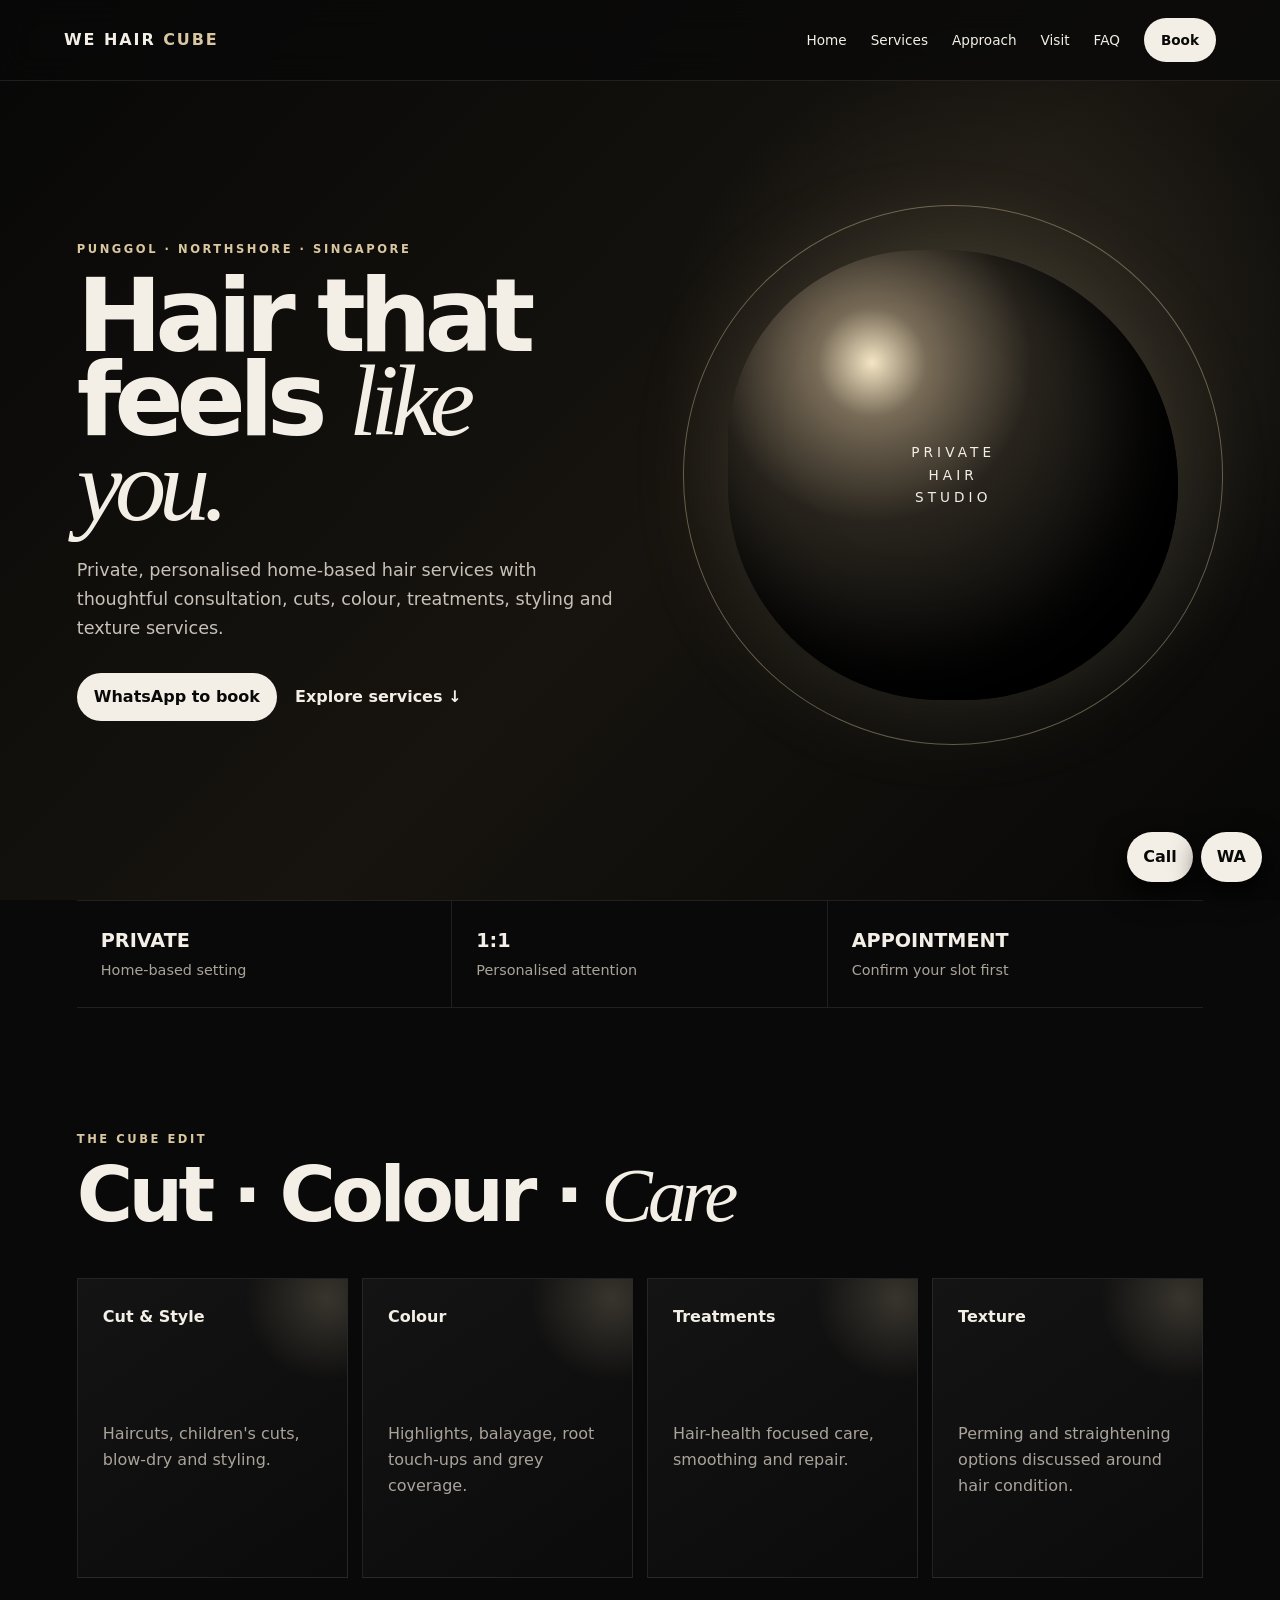
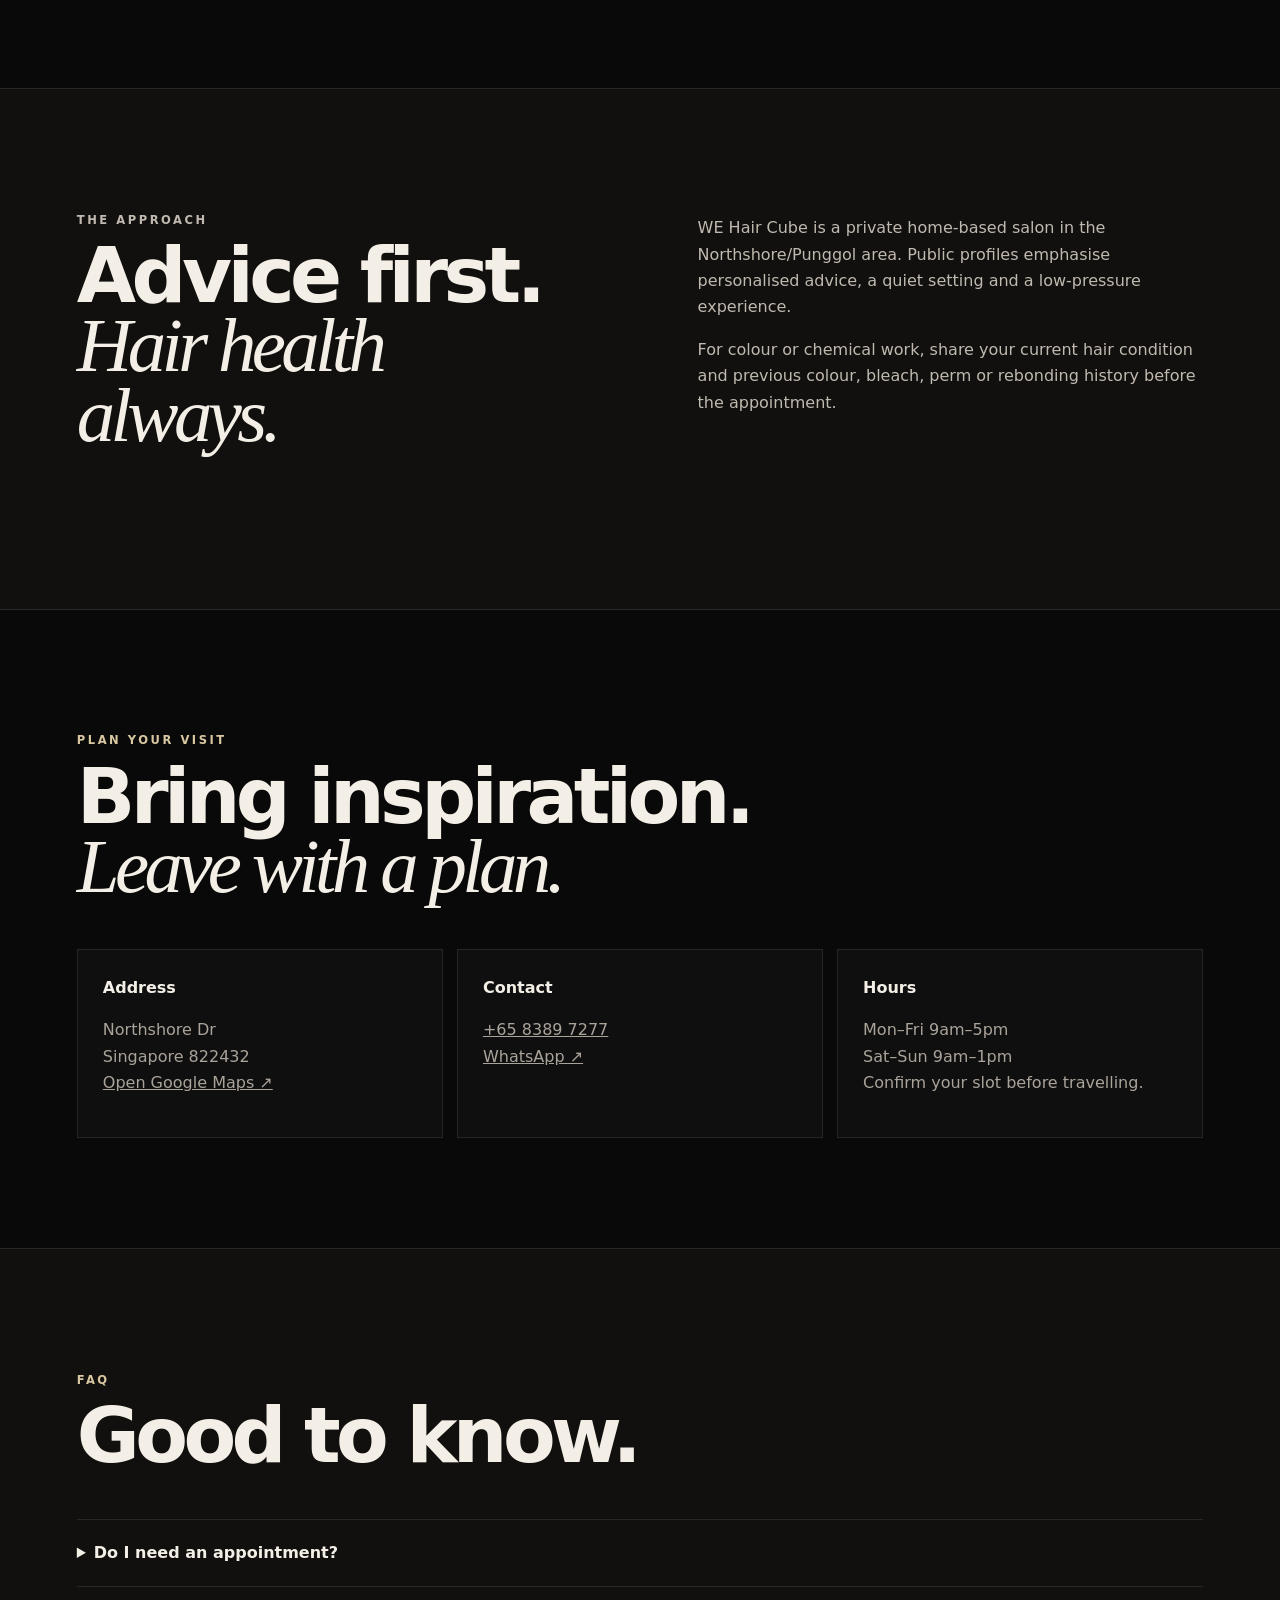
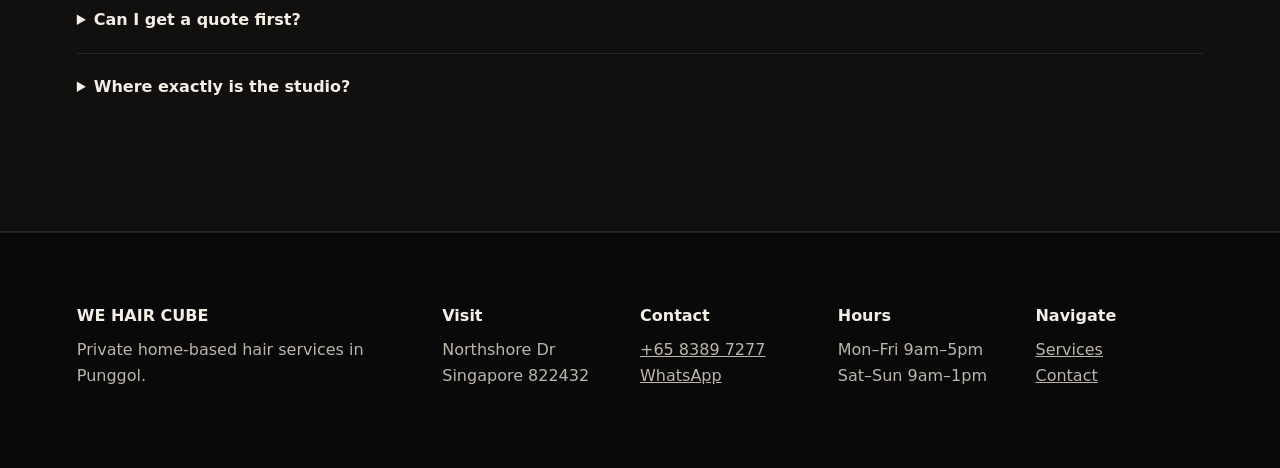
==== commit 16ac29f7: "Rebuild Salon-1 from scratch: standalone responsive client-ready site" ====
--- a/index.html
+++ b/index.html
@@ -1,3 +1 @@
-<!doctype html><html lang="en"><head><meta charset="utf-8"><meta name="viewport" content="width=device-width,initial-scale=1"><meta name="description" content="WE Hair Cube — private, personalised home-based hair services in Punggol, Singapore."><meta name="theme-color" content="#0b0b0c"><title>WE Hair Cube | Punggol Hair Studio</title><link rel="stylesheet" href="premium.css"><style>
-:root{--ink:#0b0b0c;--paper:#f4f0e8;--muted:#9a948a;--line:rgba(244,240,232,.14);--accent:#d9c7a1}*{box-sizing:border-box}html{scroll-behavior:smooth}body{margin:0;background:var(--ink);color:var(--paper);font-family:Inter,system-ui,sans-serif;overflow-x:hidden}.site-header{z-index:20}.hero{min-height:92vh;display:grid;grid-template-columns:1.08fr .92fr;gap:5vw;align-items:center;padding:110px clamp(22px,6vw,100px) 70px;position:relative;overflow:hidden;background:radial-gradient(circle at 78% 48%,rgba(217,199,161,.13),transparent 30%),linear-gradient(135deg,#09090a,#151310 55%,#080808)}.hero:before{content:"";position:absolute;width:55vw;height:55vw;border:1px solid rgba(217,199,161,.13);border-radius:48%;right:-18vw;top:10%;transform:rotate(28deg);animation:drift 12s ease-in-out infinite}.hero:after{content:"";position:absolute;inset:0;background:linear-gradient(115deg,transparent 35%,rgba(255,255,255,.035) 50%,transparent 65%);transform:translateX(-100%);animation:sweep 8s linear infinite}.hero>*{position:relative;z-index:2}.hero h1{font-size:clamp(3.5rem,8vw,8.5rem);line-height:.84;letter-spacing:-.07em;margin:16px 0 30px}.hero h1 em,.section h2 em{font-family:Georgia,serif;font-weight:400}.lead{max-width:650px;font-size:clamp(1rem,1.7vw,1.25rem);line-height:1.7;color:#c5c0b8}.orb{width:min(40vw,480px);aspect-ratio:1;border-radius:50%;margin:auto;display:grid;place-items:center;background:radial-gradient(circle at 35% 28%,#f0dfbb 0 2%,#82745e 9%,#29251f 32%,#090909 68%);box-shadow:inset -35px -35px 70px #000,0 0 100px rgba(217,199,161,.12);animation:orb 7s ease-in-out infinite;position:relative}.orb:before,.orb:after{content:"";position:absolute;border:1px solid rgba(217,199,161,.4);border-radius:50%;inset:-7%;transform:rotate(24deg);animation:ring 9s linear infinite}.orb:after{inset:8%;border-style:dashed;animation-duration:13s;animation-direction:reverse}.orb span{font-size:clamp(.7rem,1.1vw,1rem);letter-spacing:.3em;text-align:center;color:#efe5d2}.trust{display:grid;grid-template-columns:repeat(3,1fr);border-block:1px solid var(--line);margin:0 clamp(22px,6vw,100px)}.trust div{padding:28px 20px;border-right:1px solid var(--line)}.trust div:last-child{border:0}.trust b{display:block;font-size:clamp(1.1rem,2vw,1.7rem);letter-spacing:.08em}.trust span{display:block;color:var(--muted);margin-top:7px}.section,.split{padding:120px clamp(22px,6vw,100px)}.section h2,.split h2{font-size:clamp(2.6rem,5.5vw,6rem);line-height:.9;letter-spacing:-.055em;margin:12px 0 55px}.cards{display:grid;grid-template-columns:repeat(4,1fr);gap:14px}.cards a{min-height:310px;padding:28px;border:1px solid var(--line);background:linear-gradient(145deg,rgba(255,255,255,.055),rgba(255,255,255,.012));position:relative;overflow:hidden;text-decoration:none;color:inherit;transition:transform .5s,border-color .5s,background .5s}.cards a:before{content:"";position:absolute;width:150px;height:150px;border-radius:50%;right:-55px;top:-55px;background:radial-gradient(circle,#d9c7a1,transparent 65%);opacity:.18;filter:blur(2px);transition:.5s}.cards a:hover{transform:translateY(-10px) rotateX(2deg);border-color:rgba(217,199,161,.5);background:linear-gradient(145deg,rgba(217,199,161,.1),rgba(255,255,255,.02))}.cards a:hover:before{transform:scale(1.6);opacity:.28}.cards b{display:block;font-size:1.25rem;position:relative}.cards span{display:block;color:#aaa49b;line-height:1.65;margin-top:80px;position:relative}.cards small{position:absolute;bottom:25px;left:28px;color:var(--accent);letter-spacing:.08em}.split{display:grid;grid-template-columns:1fr 1fr;gap:8vw;background:#11100f}.split p{color:#bdb7ae;line-height:1.85;font-size:1.08rem}.quote{background:linear-gradient(110deg,#1a1712,#0b0b0c);border-block:1px solid var(--line)}.quote p:last-child{max-width:700px;color:#bdb7ae;font-size:1.1rem;line-height:1.8}.faq details{border-top:1px solid var(--line);padding:22px 0}.faq summary{cursor:pointer;font-size:1.1rem}.faq p{color:#aaa49b;line-height:1.7}.float{position:fixed;z-index:30;right:18px;bottom:18px;display:flex;gap:8px}.float a{background:#f4f0e8;color:#0b0b0c;border-radius:999px;padding:12px 16px;text-decoration:none;font-weight:800;box-shadow:0 12px 30px #0008}.reveal{opacity:0;transform:translateY(42px) scale(.985);transition:opacity .75s cubic-bezier(.2,.7,.2,1),transform .75s cubic-bezier(.2,.7,.2,1)}.reveal.visible{opacity:1;transform:none}.reveal.exit{opacity:0;transform:translateY(-34px) scale(.985)}@keyframes orb{50%{transform:translateY(-12px) rotate(3deg)}}@keyframes ring{to{transform:rotate(384deg)}}@keyframes drift{50%{transform:rotate(55deg) translate(-20px,20px)}}@keyframes sweep{55%,100%{transform:translateX(120%)}}@media(max-width:800px){.hero{grid-template-columns:1fr;padding-top:100px}.hero h1{font-size:clamp(3.4rem,17vw,6rem)}.orb{width:min(78vw,390px);margin-top:15px}.trust{grid-template-columns:1fr}.trust div{border-right:0;border-bottom:1px solid var(--line)}.section,.split{padding:80px 22px}.cards{grid-template-columns:1fr 1fr}.cards a{min-height:250px}.split{grid-template-columns:1fr;gap:30px}}@media(max-width:520px){.cards{grid-template-columns:1fr}.cards a{min-height:220px}.cards span{margin-top:55px}.site-header nav{max-height:80vh;overflow:auto}}
-</style></head><body><div class="loader"><span>WE HAIR CUBE</span></div><header class="site-header"><a class="brand" href="index.html">WE HAIR <b>CUBE</b></a><button class="menu" aria-label="Open menu">☰</button><nav><a href="#home">Home</a><a href="services.html">Services</a><a href="#why">Why us</a><a href="#faq">FAQ</a><a href="contact.html">Visit</a><a class="nav-cta" href="https://wa.me/6583897277?text=Hi%20WE%20Hair%20Cube%2C%20I%20would%20like%20to%20book.">Book</a></nav></header><main id="home"><section class="hero"><div><p class="eyebrow">PUNGGOL · NORTHSHORE · SINGAPORE</p><h1>Hair that feels <em>like you.</em></h1><p class="lead">A private, personalised hair experience built around thoughtful consultation, cuts, colour, treatments, styling and texture services.</p><div class="actions"><a class="btn" href="https://wa.me/6583897277?text=Hi%20WE%20Hair%20Cube%2C%20I%20would%20like%20to%20book%20an%20appointment.">WhatsApp to book</a><a class="text-link" href="services.html">Explore services →</a></div></div><div class="orb"><span>PRIVATE<br>HAIR<br>STUDIO</span></div></section><section class="trust"><div><b>PRIVATE</b><span>home-based setting</span></div><div><b>1:1</b><span>personalised attention</span></div><div><b>BY APPT</b><span>confirm your slot first</span></div></section><section class="section" id="services"><p class="eyebrow">THE CUBE EDIT</p><h2>Cut · Colour · <em>Care</em></h2><div class="cards"><a href="services.html"><b>Cut & Style</b><span>Tailored cuts, children's cuts, blow-dry and styling.</span><small>Explore →</small></a><a href="services.html"><b>Colour</b><span>Highlights, balayage, root touch-ups and grey coverage.</span><small>Explore →</small></a><a href="services.html"><b>Treatments</b><span>Hair-health focused care, smoothing and repair.</span><small>Explore →</small></a><a href="services.html"><b>Texture</b><span>Perming and straightening options discussed around hair condition.</span><small>Explore →</small></a></div></section><section class="split" id="why"><div><p class="eyebrow">WHY WE HAIR CUBE</p><h2>Advice first.<br><em>Hair health always.</em></h2></div><div><p>WE Hair Cube is a home-based salon in the Northshore/Punggol area. The public profile emphasises personalised advice, a quiet private setting and a low-pressure approach.</p><p>Bring a reference photo, share your hair history and let the consultation shape the service. Final recommendations can depend on length, density and condition.</p><a class="text-link" href="contact.html">Plan your visit →</a></div></section><section class="section quote"><p class="eyebrow">BEFORE YOUR APPOINTMENT</p><h2>Bring your inspiration.<br><em>Leave with a plan.</em></h2><p>For colour or chemical services, share previous colour, bleach, perm or rebonding history before the appointment so suitability can be assessed.</p></section><section class="section faq" id="faq"><p class="eyebrow">FAQ</p><h2>Good to know.</h2><details><summary>Do I need an appointment?</summary><p>Yes. This is a private, home-based setup, so contact WE Hair Cube before visiting.</p></details><details><summary>Can I ask about a price before booking?</summary><p>Yes. Send your desired service, hair length and a current photo/reference. Treat any quote as an estimate until the hair is assessed.</p></details><details><summary>Where are you located?</summary><p>Northshore Drive, Punggol, Singapore 822432. Confirm exact access details when booking.</p></details></section></main><footer><div><strong>WE HAIR CUBE</strong><p>Private home-based hair services in Punggol.</p></div><div><b>Visit</b><p>Northshore Dr<br>Singapore 822432</p></div><div><b>Contact</b><p><a href="tel:+6583897277">+65 8389 7277</a><br><a href="https://wa.me/6583897277">WhatsApp</a></p></div><div><b>Hours</b><p>Mon–Fri 9am–5pm<br>Sat–Sun 9am–1pm</p></div><div><b>Navigate</b><p><a href="https://www.google.com/maps/search/?api=1&query=Northshore+Drive+Singapore+822432">Google Maps</a><br><a href="services.html">Services</a><br><a href="contact.html">Contact</a></p></div></footer><div class="float"><a href="tel:+6583897277">Call</a><a href="https://wa.me/6583897277">WA</a></div><script src="premium.js"></script><script>document.querySelectorAll('.section,.split,.trust,footer,.cards a,.hero,.quote,.faq').forEach((el,i)=>el.classList.add('reveal'));const io=new IntersectionObserver(es=>es.forEach(e=>{e.target.classList.toggle('visible',e.isIntersecting);e.target.classList.toggle('exit',!e.isIntersecting&&e.boundingClientRect.top<innerHeight/2)}),{threshold:.12});document.querySelectorAll('.reveal').forEach((e,i)=>{e.style.transitionDelay=Math.min(i*35,280)+'ms';io.observe(e)});</script></body></html>+<!doctype html><html lang="en"><head><meta charset="utf-8"><meta name="viewport" content="width=device-width,initial-scale=1"><meta name="description" content="WE Hair Cube — private personalised home-based hair services in Punggol, Singapore."><meta name="theme-color" content="#090909"><title>WE Hair Cube | Punggol</title><style>:root{--bg:#090909;--fg:#f4efe6;--mut:#aaa39a;--ac:#d9c7a1;--line:#ffffff18}*{box-sizing:border-box}html{scroll-behavior:smooth}body{margin:0;background:var(--bg);color:var(--fg);font:16px/1.65 system-ui,-apple-system,Segoe UI,sans-serif;overflow-x:hidden}a{color:inherit}.loader{position:fixed;inset:0;background:#090909;z-index:99;display:grid;place-items:center;font-weight:800;letter-spacing:.25em;animation:load 1.2s forwards}.loader span{animation:fade 1s}.header{position:fixed;top:0;left:0;right:0;z-index:50;display:flex;align-items:center;justify-content:space-between;padding:18px 5vw;background:#090909b8;backdrop-filter:blur(16px);border-bottom:1px solid var(--line)}.brand{font-weight:900;text-decoration:none;letter-spacing:.12em}.brand b{color:var(--ac)}nav{display:flex;gap:24px;align-items:center}nav a{text-decoration:none;font-size:.85rem}.cta,.btn{background:var(--fg);color:#090909;padding:11px 17px;border-radius:999px;font-weight:800;text-decoration:none}.menu{display:none;background:none;border:1px solid var(--line);color:var(--fg);border-radius:50%;width:42px;height:42px}.hero{min-height:100svh;padding:120px 6vw 70px;display:grid;grid-template-columns:1.05fr .95fr;gap:6vw;align-items:center;background:radial-gradient(circle at 78% 42%,#d9c7a126,transparent 30%),linear-gradient(135deg,#070707,#17140f 55%,#070707);position:relative}.hero h1{font-size:clamp(3.4rem,8vw,8.2rem);line-height:.82;letter-spacing:-.07em;margin:15px 0 28px}.hero em,h2 em{font-family:Georgia,serif;font-weight:400}.eyebrow{font-size:.72rem;letter-spacing:.22em;color:var(--ac);font-weight:800}.lead{max-width:650px;color:#c7c1b8;font-size:1.1rem}.actions{display:flex;gap:18px;align-items:center;margin-top:30px}.text{font-weight:800;text-decoration:none}.visual{width:min(42vw,500px);aspect-ratio:1;margin:auto;position:relative;display:grid;place-items:center}.visual:before{content:"";position:absolute;inset:5%;border-radius:45% 55% 50% 50%;background:radial-gradient(circle at 32% 25%,#f4e5c4,#786b57 12%,#28241d 35%,#070707 72%);box-shadow:inset -40px -45px 80px #000,0 0 100px #d9c7a125;animation:float 7s ease-in-out infinite}.visual:after{content:"";position:absolute;inset:-4%;border:1px solid #d9c7a166;border-radius:50%;transform:rotate(25deg);animation:spin 11s linear infinite}.visual span{position:relative;z-index:2;text-align:center;letter-spacing:.3em;font-size:.85rem}.stats{display:grid;grid-template-columns:repeat(3,1fr);margin:0 6vw;border-block:1px solid var(--line)}.stats div{padding:24px;border-right:1px solid var(--line)}.stats div:last-child{border:0}.stats b{display:block;font-size:1.2rem}.stats span{color:var(--mut);font-size:.9rem}.section{padding:110px 6vw}.dark{background:#11100e;border-block:1px solid var(--line)}h2{font-size:clamp(2.7rem,6vw,6rem);line-height:.9;letter-spacing:-.06em;margin:10px 0 48px}.grid{display:grid;grid-template-columns:repeat(4,1fr);gap:14px}.card{min-height:300px;padding:25px;border:1px solid var(--line);background:linear-gradient(145deg,#ffffff0b,#ffffff02);position:relative;overflow:hidden;transition:.5s}.card:before{content:"";position:absolute;width:170px;height:170px;border-radius:50%;right:-65px;top:-65px;background:radial-gradient(circle,var(--ac),transparent 68%);opacity:.2;transition:.6s}.card:hover{transform:translateY(-10px);border-color:#d9c7a166}.card:hover:before{transform:scale(1.7)}.card b,.card p{position:relative}.card p{margin-top:90px;color:var(--mut)}.two{display:grid;grid-template-columns:1fr 1fr;gap:9vw}.two p{color:#c0b9b0;max-width:700px}.contact{display:grid;grid-template-columns:repeat(3,1fr);gap:14px}.contact article{padding:25px;border:1px solid var(--line);background:#ffffff06}.contact p{color:var(--mut)}details{border-top:1px solid var(--line);padding:20px 0}summary{cursor:pointer;font-weight:700}footer{padding:70px 6vw;display:grid;grid-template-columns:2fr repeat(4,1fr);gap:30px;border-top:1px solid var(--line);color:#bcb5ac}footer strong,footer b{color:var(--fg)}footer p{margin:.5rem 0}.float{position:fixed;right:18px;bottom:18px;z-index:40;display:flex;gap:8px}.float a{padding:12px 16px;border-radius:999px;background:var(--fg);color:#090909;text-decoration:none;font-weight:900;box-shadow:0 10px 30px #000}.reveal{opacity:0;transform:translateY(38px) scale(.98);transition:opacity .8s,transform .8s}.reveal.visible{opacity:1;transform:none}.reveal.exit{opacity:0;transform:translateY(-28px)}@keyframes float{50%{transform:translateY(-14px) rotate(3deg)}}@keyframes spin{to{transform:rotate(385deg)}}@keyframes load{0%{opacity:1}85%{opacity:1}100%{opacity:0;pointer-events:none;visibility:hidden}}@keyframes fade{50%{opacity:.35}}@media(max-width:850px){.header{padding:15px 22px}.menu{display:block}nav{display:none;position:absolute;top:72px;left:12px;right:12px;padding:18px;background:#111;border:1px solid var(--line);border-radius:18px;flex-direction:column;align-items:stretch}nav.open{display:flex}.hero{grid-template-columns:1fr;padding:110px 22px 55px}.visual{width:min(80vw,390px);margin-top:10px}.stats{grid-template-columns:1fr;margin:0 22px}.stats div{border-right:0;border-bottom:1px solid var(--line)}.section{padding:75px 22px}.grid{grid-template-columns:1fr 1fr}.two{grid-template-columns:1fr;gap:25px}.contact{grid-template-columns:1fr}footer{grid-template-columns:1fr 1fr;padding:55px 22px}}@media(max-width:520px){.grid{grid-template-columns:1fr}.card{min-height:220px}.card p{margin-top:55px}.actions{flex-wrap:wrap}.hero h1{font-size:clamp(3.2rem,18vw,5rem)}footer{grid-template-columns:1fr}.float{right:12px;bottom:12px}}</style></head><body><div class="loader"><span>WE HAIR CUBE</span></div><header class="header"><a class="brand" href="#home">WE HAIR <b>CUBE</b></a><button class="menu" aria-label="Menu">☰</button><nav><a href="#home">Home</a><a href="#services">Services</a><a href="#approach">Approach</a><a href="#visit">Visit</a><a href="#faq">FAQ</a><a class="cta" href="https://wa.me/6583897277?text=Hi%20WE%20Hair%20Cube%2C%20I%20would%20like%20to%20book.">Book</a></nav></header><main id="home"><section class="hero"><div><p class="eyebrow">PUNGGOL · NORTHSHORE · SINGAPORE</p><h1>Hair that feels <em>like you.</em></h1><p class="lead">Private, personalised home-based hair services with thoughtful consultation, cuts, colour, treatments, styling and texture services.</p><div class="actions"><a class="btn" href="https://wa.me/6583897277?text=Hi%20WE%20Hair%20Cube%2C%20I%20would%20like%20to%20book%20an%20appointment.">WhatsApp to book</a><a class="text" href="#services">Explore services ↓</a></div></div><div class="visual"><span>PRIVATE<br>HAIR<br>STUDIO</span></div></section><section class="stats"><div><b>PRIVATE</b><span>Home-based setting</span></div><div><b>1:1</b><span>Personalised attention</span></div><div><b>APPOINTMENT</b><span>Confirm your slot first</span></div></section><section class="section" id="services"><p class="eyebrow">THE CUBE EDIT</p><h2>Cut · Colour · <em>Care</em></h2><div class="grid"><article class="card"><b>Cut & Style</b><p>Haircuts, children's cuts, blow-dry and styling.</p></article><article class="card"><b>Colour</b><p>Highlights, balayage, root touch-ups and grey coverage.</p></article><article class="card"><b>Treatments</b><p>Hair-health focused care, smoothing and repair.</p></article><article class="card"><b>Texture</b><p>Perming and straightening options discussed around hair condition.</p></article></div></section><section class="section dark two" id="approach"><div><p class="eyebrow">THE APPROACH</p><h2>Advice first.<br><em>Hair health always.</em></h2></div><div><p>WE Hair Cube is a private home-based salon in the Northshore/Punggol area. Public profiles emphasise personalised advice, a quiet setting and a low-pressure experience.</p><p>For colour or chemical work, share your current hair condition and previous colour, bleach, perm or rebonding history before the appointment.</p></div></section><section class="section" id="visit"><p class="eyebrow">PLAN YOUR VISIT</p><h2>Bring inspiration.<br><em>Leave with a plan.</em></h2><div class="contact"><article><b>Address</b><p>Northshore Dr<br>Singapore 822432<br><a href="https://www.google.com/maps/search/?api=1&query=Northshore+Drive+Singapore+822432">Open Google Maps ↗</a></p></article><article><b>Contact</b><p><a href="tel:+6583897277">+65 8389 7277</a><br><a href="https://wa.me/6583897277">WhatsApp ↗</a></p></article><article><b>Hours</b><p>Mon–Fri 9am–5pm<br>Sat–Sun 9am–1pm<br>Confirm your slot before travelling.</p></article></div></section><section class="section dark" id="faq"><p class="eyebrow">FAQ</p><h2>Good to know.</h2><details><summary>Do I need an appointment?</summary><p>Yes. Contact WE Hair Cube before visiting because this is a private home-based setup.</p></details><details><summary>Can I get a quote first?</summary><p>Send the service you want, hair length, current condition and reference photo. Final suitability can depend on the hair assessment.</p></details><details><summary>Where exactly is the studio?</summary><p>Northshore Drive, Punggol, Singapore 822432. Confirm access details when booking.</p></details></section></main><footer><div><strong>WE HAIR CUBE</strong><p>Private home-based hair services in Punggol.</p></div><div><b>Visit</b><p>Northshore Dr<br>Singapore 822432</p></div><div><b>Contact</b><p><a href="tel:+6583897277">+65 8389 7277</a><br><a href="https://wa.me/6583897277">WhatsApp</a></p></div><div><b>Hours</b><p>Mon–Fri 9am–5pm<br>Sat–Sun 9am–1pm</p></div><div><b>Navigate</b><p><a href="#services">Services</a><br><a href="#visit">Contact</a></p></div></footer><div class="float"><a href="tel:+6583897277">Call</a><a href="https://wa.me/6583897277">WA</a></div><script>const m=document.querySelector('.menu'),n=document.querySelector('nav');m.onclick=()=>{n.classList.toggle('open');m.setAttribute('aria-expanded',n.classList.contains('open'))};const els=document.querySelectorAll('.hero,.stats,.section,.card,.contact article,footer');els.forEach((e,i)=>{e.classList.add('reveal');e.style.transitionDelay=Math.min(i%6*55,275)+'ms'});if('IntersectionObserver'in window){const io=new IntersectionObserver(es=>es.forEach(e=>{e.target.classList.toggle('visible',e.isIntersecting);if(!e.isIntersecting&&e.boundingClientRect.top<0)e.target.classList.add('exit');else e.target.classList.remove('exit')}),{threshold:.1,rootMargin:'-7% 0px -7% 0px'});els.forEach(e=>io.observe(e))}else els.forEach(e=>e.classList.add('visible'));</script></body></html>
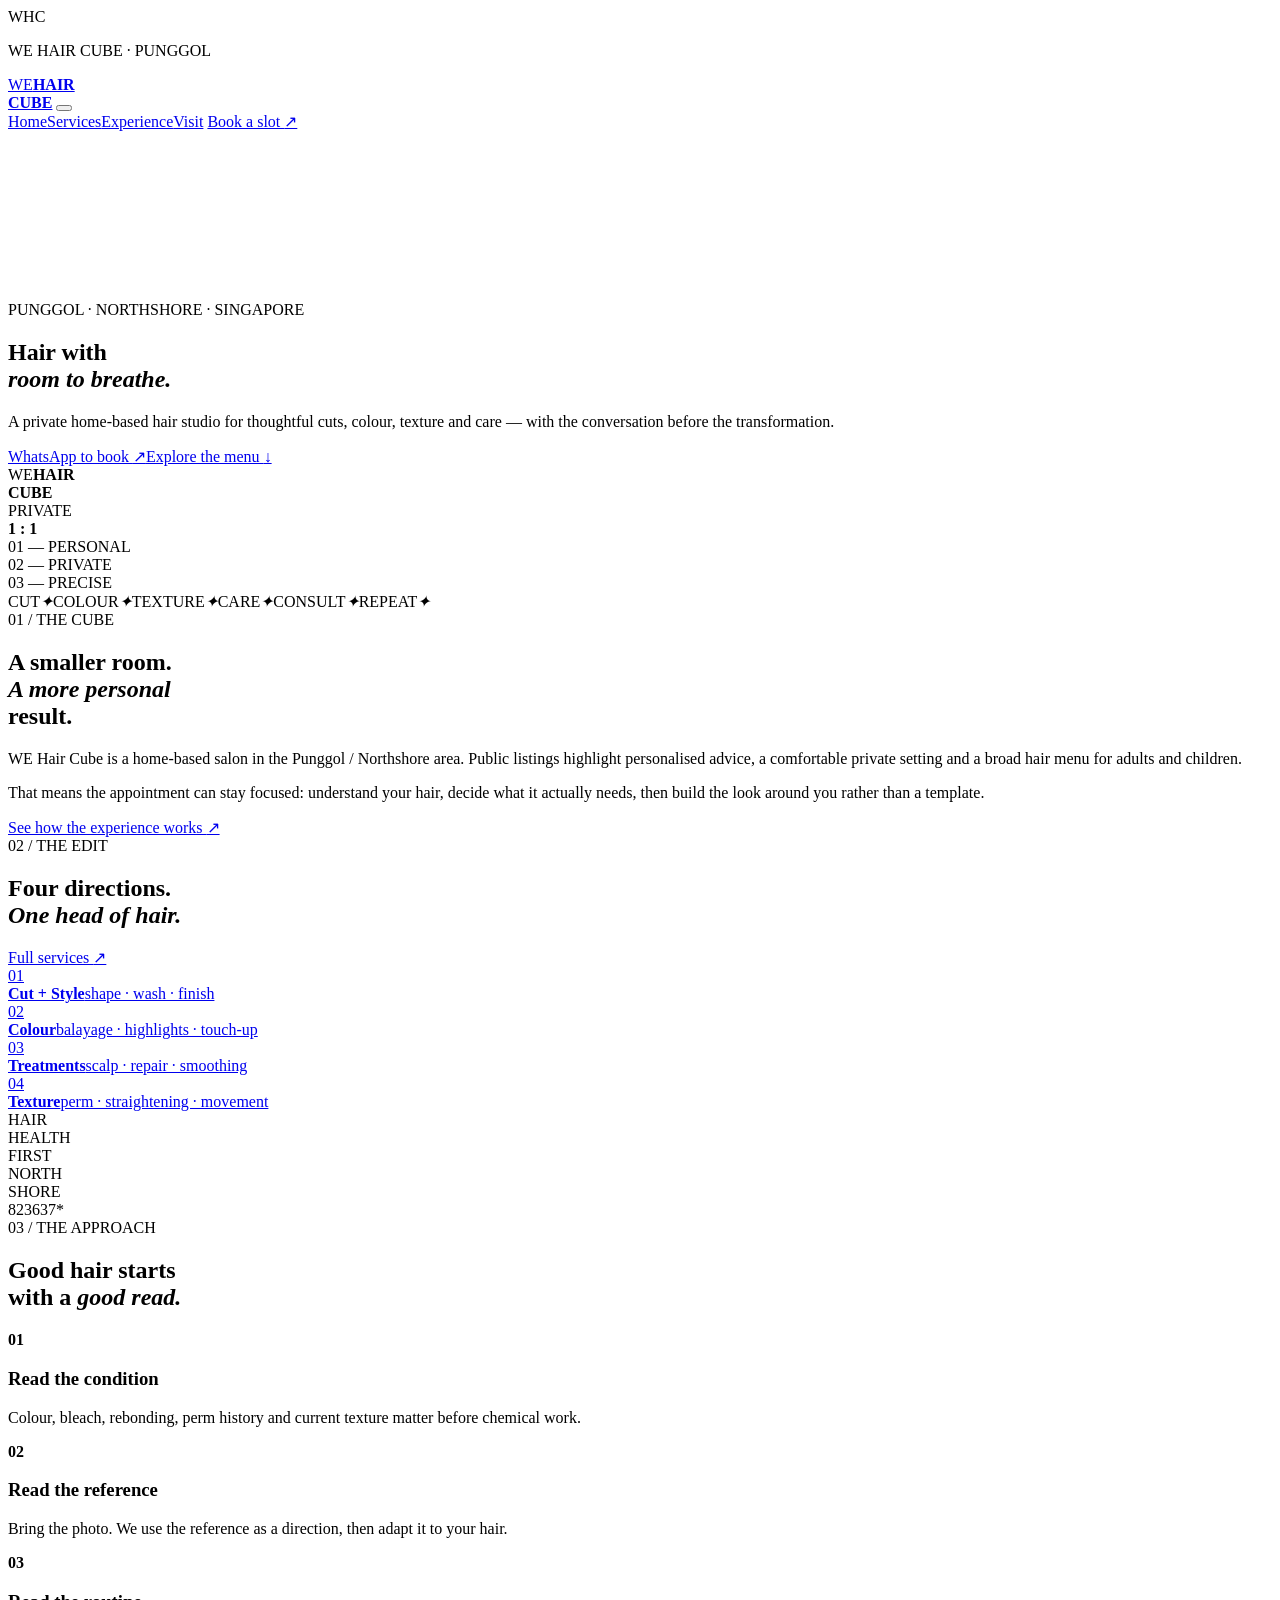
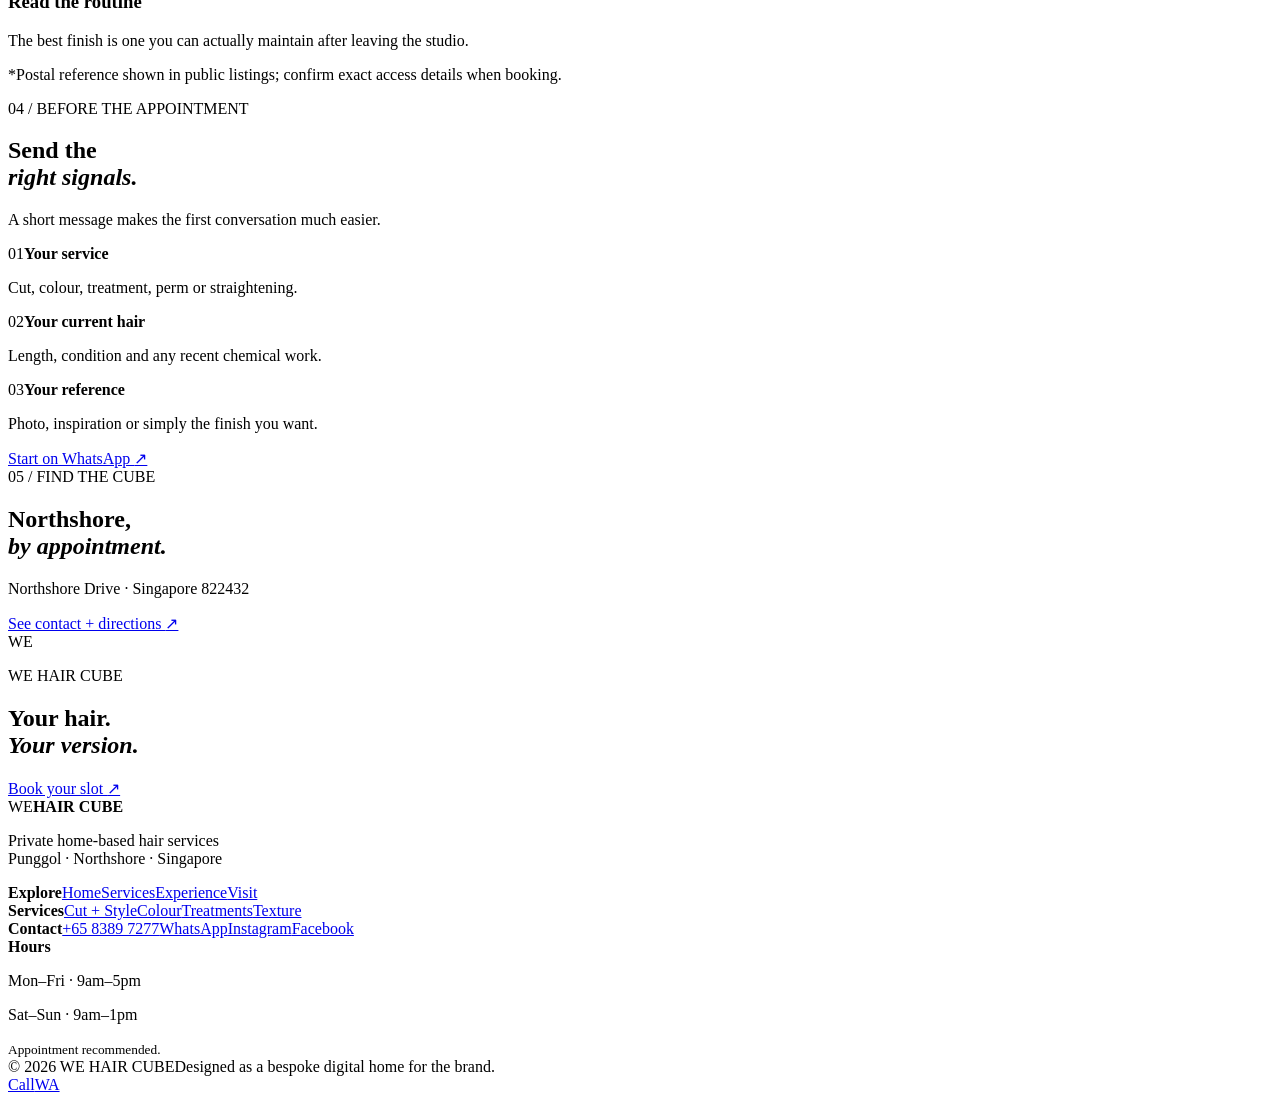
==== commit 16312f9d: "Rebuild Salon-1 home for WE Hair Cube" ====
--- a/index.html
+++ b/index.html
@@ -1 +1,77 @@
-<!doctype html><html lang="en"><head><meta charset="utf-8"><meta name="viewport" content="width=device-width,initial-scale=1"><meta name="description" content="WE Hair Cube — private personalised home-based hair services in Punggol, Singapore."><meta name="theme-color" content="#090909"><title>WE Hair Cube | Punggol</title><style>:root{--bg:#090909;--fg:#f4efe6;--mut:#aaa39a;--ac:#d9c7a1;--line:#ffffff18}*{box-sizing:border-box}html{scroll-behavior:smooth}body{margin:0;background:var(--bg);color:var(--fg);font:16px/1.65 system-ui,-apple-system,Segoe UI,sans-serif;overflow-x:hidden}a{color:inherit}.loader{position:fixed;inset:0;background:#090909;z-index:99;display:grid;place-items:center;font-weight:800;letter-spacing:.25em;animation:load 1.2s forwards}.loader span{animation:fade 1s}.header{position:fixed;top:0;left:0;right:0;z-index:50;display:flex;align-items:center;justify-content:space-between;padding:18px 5vw;background:#090909b8;backdrop-filter:blur(16px);border-bottom:1px solid var(--line)}.brand{font-weight:900;text-decoration:none;letter-spacing:.12em}.brand b{color:var(--ac)}nav{display:flex;gap:24px;align-items:center}nav a{text-decoration:none;font-size:.85rem}.cta,.btn{background:var(--fg);color:#090909;padding:11px 17px;border-radius:999px;font-weight:800;text-decoration:none}.menu{display:none;background:none;border:1px solid var(--line);color:var(--fg);border-radius:50%;width:42px;height:42px}.hero{min-height:100svh;padding:120px 6vw 70px;display:grid;grid-template-columns:1.05fr .95fr;gap:6vw;align-items:center;background:radial-gradient(circle at 78% 42%,#d9c7a126,transparent 30%),linear-gradient(135deg,#070707,#17140f 55%,#070707);position:relative}.hero h1{font-size:clamp(3.4rem,8vw,8.2rem);line-height:.82;letter-spacing:-.07em;margin:15px 0 28px}.hero em,h2 em{font-family:Georgia,serif;font-weight:400}.eyebrow{font-size:.72rem;letter-spacing:.22em;color:var(--ac);font-weight:800}.lead{max-width:650px;color:#c7c1b8;font-size:1.1rem}.actions{display:flex;gap:18px;align-items:center;margin-top:30px}.text{font-weight:800;text-decoration:none}.visual{width:min(42vw,500px);aspect-ratio:1;margin:auto;position:relative;display:grid;place-items:center}.visual:before{content:"";position:absolute;inset:5%;border-radius:45% 55% 50% 50%;background:radial-gradient(circle at 32% 25%,#f4e5c4,#786b57 12%,#28241d 35%,#070707 72%);box-shadow:inset -40px -45px 80px #000,0 0 100px #d9c7a125;animation:float 7s ease-in-out infinite}.visual:after{content:"";position:absolute;inset:-4%;border:1px solid #d9c7a166;border-radius:50%;transform:rotate(25deg);animation:spin 11s linear infinite}.visual span{position:relative;z-index:2;text-align:center;letter-spacing:.3em;font-size:.85rem}.stats{display:grid;grid-template-columns:repeat(3,1fr);margin:0 6vw;border-block:1px solid var(--line)}.stats div{padding:24px;border-right:1px solid var(--line)}.stats div:last-child{border:0}.stats b{display:block;font-size:1.2rem}.stats span{color:var(--mut);font-size:.9rem}.section{padding:110px 6vw}.dark{background:#11100e;border-block:1px solid var(--line)}h2{font-size:clamp(2.7rem,6vw,6rem);line-height:.9;letter-spacing:-.06em;margin:10px 0 48px}.grid{display:grid;grid-template-columns:repeat(4,1fr);gap:14px}.card{min-height:300px;padding:25px;border:1px solid var(--line);background:linear-gradient(145deg,#ffffff0b,#ffffff02);position:relative;overflow:hidden;transition:.5s}.card:before{content:"";position:absolute;width:170px;height:170px;border-radius:50%;right:-65px;top:-65px;background:radial-gradient(circle,var(--ac),transparent 68%);opacity:.2;transition:.6s}.card:hover{transform:translateY(-10px);border-color:#d9c7a166}.card:hover:before{transform:scale(1.7)}.card b,.card p{position:relative}.card p{margin-top:90px;color:var(--mut)}.two{display:grid;grid-template-columns:1fr 1fr;gap:9vw}.two p{color:#c0b9b0;max-width:700px}.contact{display:grid;grid-template-columns:repeat(3,1fr);gap:14px}.contact article{padding:25px;border:1px solid var(--line);background:#ffffff06}.contact p{color:var(--mut)}details{border-top:1px solid var(--line);padding:20px 0}summary{cursor:pointer;font-weight:700}footer{padding:70px 6vw;display:grid;grid-template-columns:2fr repeat(4,1fr);gap:30px;border-top:1px solid var(--line);color:#bcb5ac}footer strong,footer b{color:var(--fg)}footer p{margin:.5rem 0}.float{position:fixed;right:18px;bottom:18px;z-index:40;display:flex;gap:8px}.float a{padding:12px 16px;border-radius:999px;background:var(--fg);color:#090909;text-decoration:none;font-weight:900;box-shadow:0 10px 30px #000}.reveal{opacity:0;transform:translateY(38px) scale(.98);transition:opacity .8s,transform .8s}.reveal.visible{opacity:1;transform:none}.reveal.exit{opacity:0;transform:translateY(-28px)}@keyframes float{50%{transform:translateY(-14px) rotate(3deg)}}@keyframes spin{to{transform:rotate(385deg)}}@keyframes load{0%{opacity:1}85%{opacity:1}100%{opacity:0;pointer-events:none;visibility:hidden}}@keyframes fade{50%{opacity:.35}}@media(max-width:850px){.header{padding:15px 22px}.menu{display:block}nav{display:none;position:absolute;top:72px;left:12px;right:12px;padding:18px;background:#111;border:1px solid var(--line);border-radius:18px;flex-direction:column;align-items:stretch}nav.open{display:flex}.hero{grid-template-columns:1fr;padding:110px 22px 55px}.visual{width:min(80vw,390px);margin-top:10px}.stats{grid-template-columns:1fr;margin:0 22px}.stats div{border-right:0;border-bottom:1px solid var(--line)}.section{padding:75px 22px}.grid{grid-template-columns:1fr 1fr}.two{grid-template-columns:1fr;gap:25px}.contact{grid-template-columns:1fr}footer{grid-template-columns:1fr 1fr;padding:55px 22px}}@media(max-width:520px){.grid{grid-template-columns:1fr}.card{min-height:220px}.card p{margin-top:55px}.actions{flex-wrap:wrap}.hero h1{font-size:clamp(3.2rem,18vw,5rem)}footer{grid-template-columns:1fr}.float{right:12px;bottom:12px}}</style></head><body><div class="loader"><span>WE HAIR CUBE</span></div><header class="header"><a class="brand" href="#home">WE HAIR <b>CUBE</b></a><button class="menu" aria-label="Menu">☰</button><nav><a href="#home">Home</a><a href="#services">Services</a><a href="#approach">Approach</a><a href="#visit">Visit</a><a href="#faq">FAQ</a><a class="cta" href="https://wa.me/6583897277?text=Hi%20WE%20Hair%20Cube%2C%20I%20would%20like%20to%20book.">Book</a></nav></header><main id="home"><section class="hero"><div><p class="eyebrow">PUNGGOL · NORTHSHORE · SINGAPORE</p><h1>Hair that feels <em>like you.</em></h1><p class="lead">Private, personalised home-based hair services with thoughtful consultation, cuts, colour, treatments, styling and texture services.</p><div class="actions"><a class="btn" href="https://wa.me/6583897277?text=Hi%20WE%20Hair%20Cube%2C%20I%20would%20like%20to%20book%20an%20appointment.">WhatsApp to book</a><a class="text" href="#services">Explore services ↓</a></div></div><div class="visual"><span>PRIVATE<br>HAIR<br>STUDIO</span></div></section><section class="stats"><div><b>PRIVATE</b><span>Home-based setting</span></div><div><b>1:1</b><span>Personalised attention</span></div><div><b>APPOINTMENT</b><span>Confirm your slot first</span></div></section><section class="section" id="services"><p class="eyebrow">THE CUBE EDIT</p><h2>Cut · Colour · <em>Care</em></h2><div class="grid"><article class="card"><b>Cut & Style</b><p>Haircuts, children's cuts, blow-dry and styling.</p></article><article class="card"><b>Colour</b><p>Highlights, balayage, root touch-ups and grey coverage.</p></article><article class="card"><b>Treatments</b><p>Hair-health focused care, smoothing and repair.</p></article><article class="card"><b>Texture</b><p>Perming and straightening options discussed around hair condition.</p></article></div></section><section class="section dark two" id="approach"><div><p class="eyebrow">THE APPROACH</p><h2>Advice first.<br><em>Hair health always.</em></h2></div><div><p>WE Hair Cube is a private home-based salon in the Northshore/Punggol area. Public profiles emphasise personalised advice, a quiet setting and a low-pressure experience.</p><p>For colour or chemical work, share your current hair condition and previous colour, bleach, perm or rebonding history before the appointment.</p></div></section><section class="section" id="visit"><p class="eyebrow">PLAN YOUR VISIT</p><h2>Bring inspiration.<br><em>Leave with a plan.</em></h2><div class="contact"><article><b>Address</b><p>Northshore Dr<br>Singapore 822432<br><a href="https://www.google.com/maps/search/?api=1&query=Northshore+Drive+Singapore+822432">Open Google Maps ↗</a></p></article><article><b>Contact</b><p><a href="tel:+6583897277">+65 8389 7277</a><br><a href="https://wa.me/6583897277">WhatsApp ↗</a></p></article><article><b>Hours</b><p>Mon–Fri 9am–5pm<br>Sat–Sun 9am–1pm<br>Confirm your slot before travelling.</p></article></div></section><section class="section dark" id="faq"><p class="eyebrow">FAQ</p><h2>Good to know.</h2><details><summary>Do I need an appointment?</summary><p>Yes. Contact WE Hair Cube before visiting because this is a private home-based setup.</p></details><details><summary>Can I get a quote first?</summary><p>Send the service you want, hair length, current condition and reference photo. Final suitability can depend on the hair assessment.</p></details><details><summary>Where exactly is the studio?</summary><p>Northshore Drive, Punggol, Singapore 822432. Confirm access details when booking.</p></details></section></main><footer><div><strong>WE HAIR CUBE</strong><p>Private home-based hair services in Punggol.</p></div><div><b>Visit</b><p>Northshore Dr<br>Singapore 822432</p></div><div><b>Contact</b><p><a href="tel:+6583897277">+65 8389 7277</a><br><a href="https://wa.me/6583897277">WhatsApp</a></p></div><div><b>Hours</b><p>Mon–Fri 9am–5pm<br>Sat–Sun 9am–1pm</p></div><div><b>Navigate</b><p><a href="#services">Services</a><br><a href="#visit">Contact</a></p></div></footer><div class="float"><a href="tel:+6583897277">Call</a><a href="https://wa.me/6583897277">WA</a></div><script>const m=document.querySelector('.menu'),n=document.querySelector('nav');m.onclick=()=>{n.classList.toggle('open');m.setAttribute('aria-expanded',n.classList.contains('open'))};const els=document.querySelectorAll('.hero,.stats,.section,.card,.contact article,footer');els.forEach((e,i)=>{e.classList.add('reveal');e.style.transitionDelay=Math.min(i%6*55,275)+'ms'});if('IntersectionObserver'in window){const io=new IntersectionObserver(es=>es.forEach(e=>{e.target.classList.toggle('visible',e.isIntersecting);if(!e.isIntersecting&&e.boundingClientRect.top<0)e.target.classList.add('exit');else e.target.classList.remove('exit')}),{threshold:.1,rootMargin:'-7% 0px -7% 0px'});els.forEach(e=>io.observe(e))}else els.forEach(e=>e.classList.add('visible'));</script></body></html>+<!doctype html>
+<html lang="en">
+<head>
+  <meta charset="utf-8">
+  <meta name="viewport" content="width=device-width,initial-scale=1,viewport-fit=cover">
+  <meta name="description" content="WE Hair Cube — private, personalised home-based hair services in Punggol, Singapore.">
+  <meta name="theme-color" content="#171311">
+  <title>WE HAIR CUBE — Punggol Hair Studio</title>
+  <link rel="stylesheet" href="whc.css">
+</head>
+<body class="home-page">
+  <div class="loader" aria-hidden="true"><div class="loader-cube"><span>W</span><span>H</span><span>C</span></div><p>WE HAIR CUBE · PUNGGOL</p></div>
+  <div class="grain" aria-hidden="true"></div>
+  <header class="site-header">
+    <a class="brand" href="index.html" aria-label="WE Hair Cube home"><span>WE</span><strong>HAIR<br>CUBE</strong></a>
+    <button class="menu-toggle" aria-label="Open navigation" aria-expanded="false"><i></i><i></i></button>
+    <nav class="site-nav">
+      <a class="active" href="index.html">Home</a><a href="services.html">Services</a><a href="experience.html">Experience</a><a href="contact.html">Visit</a>
+      <a class="nav-book" href="https://wa.me/6583897277?text=Hi%20WE%20Hair%20Cube%2C%20I%27d%20like%20to%20book%20an%20appointment.">Book a slot <span>↗</span></a>
+    </nav>
+  </header>
+
+  <main>
+    <section class="hero-cube" id="top">
+      <canvas id="strandCanvas" aria-hidden="true"></canvas>
+      <div class="hero-copy reveal">
+        <p class="kicker"><span></span> PUNGGOL · NORTHSHORE · SINGAPORE</p>
+        <h1>Hair with<br><em>room to breathe.</em></h1>
+        <p class="hero-lead">A private home-based hair studio for thoughtful cuts, colour, texture and care — with the conversation before the transformation.</p>
+        <div class="hero-actions"><a class="button button-dark" href="https://wa.me/6583897277?text=Hi%20WE%20Hair%20Cube%2C%20I%27d%20like%20to%20book%20an%20appointment.">WhatsApp to book <span>↗</span></a><a class="under-link" href="services.html">Explore the menu <span>↓</span></a></div>
+      </div>
+      <div class="cube-stage reveal delay-1" aria-label="Abstract WE Hair Cube visual">
+        <div class="orbit orbit-a"></div><div class="orbit orbit-b"></div>
+        <div class="hair-cube"><div class="cube-face face-top"></div><div class="cube-face face-front"><span>WE</span><b>HAIR<br>CUBE</b></div><div class="cube-face face-side"></div><div class="strand strand-1"></div><div class="strand strand-2"></div><div class="strand strand-3"></div></div>
+        <div class="stage-tag">PRIVATE<br><b>1 : 1</b></div>
+      </div>
+      <div class="hero-note">01 — PERSONAL<br>02 — PRIVATE<br>03 — PRECISE</div>
+    </section>
+
+    <section class="ticker" aria-label="WE Hair Cube values"><div><span>CUT</span><i>✦</i><span>COLOUR</span><i>✦</i><span>TEXTURE</span><i>✦</i><span>CARE</span><i>✦</i><span>CONSULT</span><i>✦</i><span>REPEAT</span><i>✦</i></div></section>
+
+    <section class="intro section-pad reveal">
+      <div class="section-number">01 / THE CUBE</div>
+      <div class="intro-grid"><h2>A smaller room.<br><em>A more personal</em><br>result.</h2><div><p class="large-copy">WE Hair Cube is a home-based salon in the Punggol / Northshore area. Public listings highlight personalised advice, a comfortable private setting and a broad hair menu for adults and children.</p><p>That means the appointment can stay focused: understand your hair, decide what it actually needs, then build the look around you rather than a template.</p><a class="text-link" href="experience.html">See how the experience works <span>↗</span></a></div></div>
+    </section>
+
+    <section class="service-showcase section-pad" id="services">
+      <div class="section-head reveal"><div><div class="section-number">02 / THE EDIT</div><h2>Four directions.<br><em>One head of hair.</em></h2></div><a class="button button-outline" href="services.html">Full services <span>↗</span></a></div>
+      <div class="service-grid">
+        <a class="service-card card-cut reveal" href="services.html#cut"><div class="service-art"><span class="scissor scissor-a"></span><span class="scissor scissor-b"></span><div class="art-label">01</div></div><div class="service-meta"><b>Cut + Style</b><span>shape · wash · finish</span></div></a>
+        <a class="service-card card-colour reveal delay-1" href="services.html#colour"><div class="service-art"><div class="colour-stack"><i></i><i></i><i></i><i></i></div><div class="art-label">02</div></div><div class="service-meta"><b>Colour</b><span>balayage · highlights · touch-up</span></div></a>
+        <a class="service-card card-care reveal delay-2" href="services.html#care"><div class="service-art"><div class="care-orb"></div><div class="care-ring"></div><div class="art-label">03</div></div><div class="service-meta"><b>Treatments</b><span>scalp · repair · smoothing</span></div></a>
+        <a class="service-card card-texture reveal delay-3" href="services.html#texture"><div class="service-art"><div class="wave-line"></div><div class="wave-line wave-two"></div><div class="art-label">04</div></div><div class="service-meta"><b>Texture</b><span>perm · straightening · movement</span></div></a>
+      </div>
+    </section>
+
+    <section class="feature-split section-pad reveal">
+      <div class="feature-visual"><div class="portrait-frame"><div class="hair-ribbon ribbon-one"></div><div class="hair-ribbon ribbon-two"></div><div class="hair-ribbon ribbon-three"></div><span>HAIR<br>HEALTH<br>FIRST</span></div><div class="stamp">NORTH<br>SHORE<br>823637*</div></div>
+      <div class="feature-copy"><div class="section-number">03 / THE APPROACH</div><h2>Good hair starts<br>with a <em>good read.</em></h2><div class="principles"><article><b>01</b><div><h3>Read the condition</h3><p>Colour, bleach, rebonding, perm history and current texture matter before chemical work.</p></div></article><article><b>02</b><div><h3>Read the reference</h3><p>Bring the photo. We use the reference as a direction, then adapt it to your hair.</p></div></article><article><b>03</b><div><h3>Read the routine</h3><p>The best finish is one you can actually maintain after leaving the studio.</p></div></article></div></div>
+    </section>
+    <p class="micro-note">*Postal reference shown in public listings; confirm exact access details when booking.</p>
+
+    <section class="process-band section-pad">
+      <div class="section-number reveal">04 / BEFORE THE APPOINTMENT</div><div class="process-grid"><div class="process-intro reveal"><h2>Send the<br><em>right signals.</em></h2><p>A short message makes the first conversation much easier.</p></div><div class="process-step reveal"><span>01</span><b>Your service</b><p>Cut, colour, treatment, perm or straightening.</p></div><div class="process-step reveal delay-1"><span>02</span><b>Your current hair</b><p>Length, condition and any recent chemical work.</p></div><div class="process-step reveal delay-2"><span>03</span><b>Your reference</b><p>Photo, inspiration or simply the finish you want.</p></div></div>
+      <a class="button button-accent reveal" href="https://wa.me/6583897277?text=Hi%20WE%20Hair%20Cube%2C%20I%27d%20like%20to%20book.%20My%20service%20is%3A%20">Start on WhatsApp <span>↗</span></a>
+    </section>
+
+    <section class="visit-preview section-pad reveal"><div class="visit-card"><div><div class="section-number">05 / FIND THE CUBE</div><h2>Northshore,<br><em>by appointment.</em></h2><p>Northshore Drive · Singapore 822432</p><a class="text-link" href="contact.html">See contact + directions <span>↗</span></a></div><div class="map-art"><div class="map-grid"></div><span class="map-pin">WE</span><div class="map-route"></div></div></div></section>
+
+    <section class="closing section-pad reveal"><p class="kicker"><span></span> WE HAIR CUBE</p><h2>Your hair.<br><em>Your version.</em></h2><a class="button button-dark" href="https://wa.me/6583897277?text=Hi%20WE%20Hair%20Cube%2C%20I%27d%20like%20to%20book%20an%20appointment.">Book your slot <span>↗</span></a></section>
+  </main>
+
+  <footer class="site-footer"><div class="footer-brand"><span>WE</span><strong>HAIR CUBE</strong><p>Private home-based hair services<br>Punggol · Northshore · Singapore</p></div><div><b>Explore</b><a href="index.html">Home</a><a href="services.html">Services</a><a href="experience.html">Experience</a><a href="contact.html">Visit</a></div><div><b>Services</b><a href="services.html#cut">Cut + Style</a><a href="services.html#colour">Colour</a><a href="services.html#care">Treatments</a><a href="services.html#texture">Texture</a></div><div><b>Contact</b><a href="tel:+6583897277">+65 8389 7277</a><a href="https://wa.me/6583897277">WhatsApp</a><a href="https://www.instagram.com/we_hair_cube">Instagram</a><a href="https://www.facebook.com/homebaseservice12">Facebook</a></div><div><b>Hours</b><p>Mon–Fri · 9am–5pm</p><p>Sat–Sun · 9am–1pm</p><small>Appointment recommended.</small></div><div class="footer-bottom"><span>© 2026 WE HAIR CUBE</span><span>Designed as a bespoke digital home for the brand.</span></div></footer>
+  <div class="floating-actions"><a href="tel:+6583897277" aria-label="Call WE Hair Cube">Call</a><a href="https://wa.me/6583897277" aria-label="WhatsApp WE Hair Cube">WA</a></div>
+  <script src="whc.js"></script>
+</body>
+</html>
